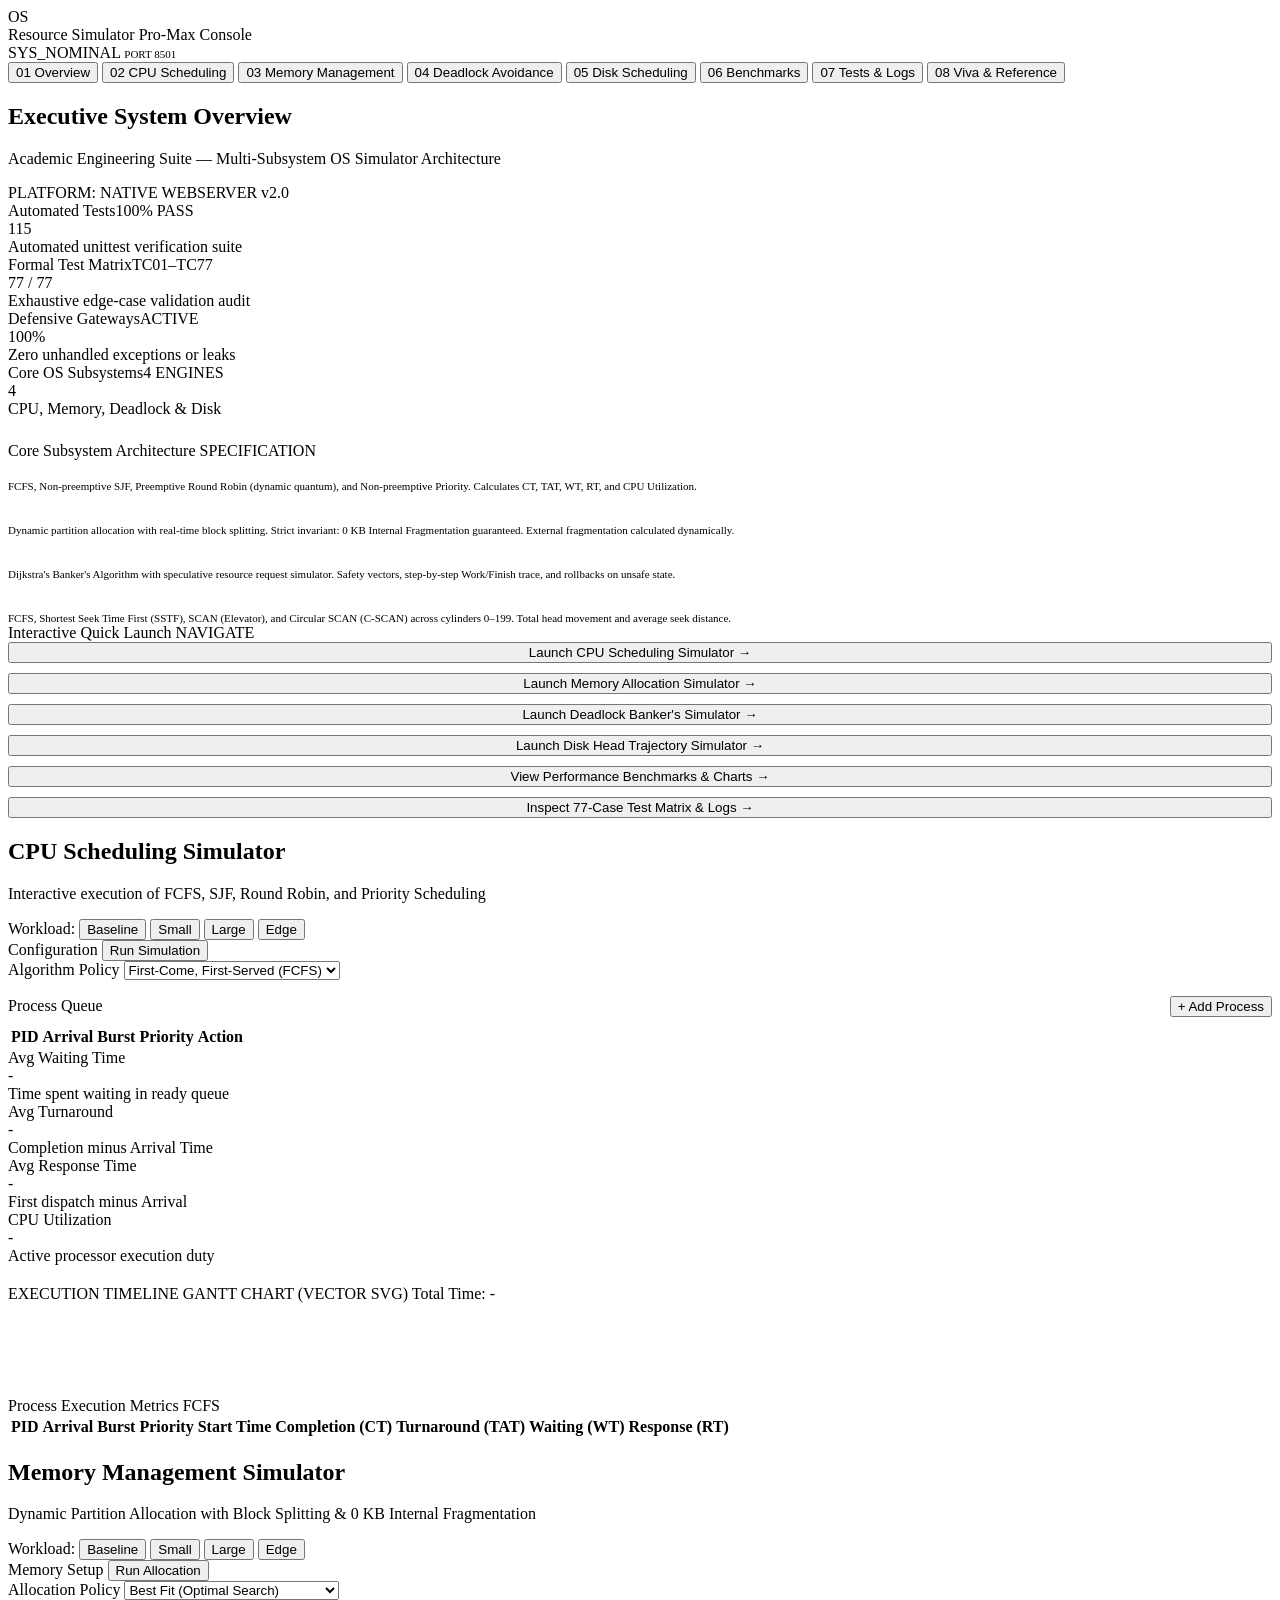
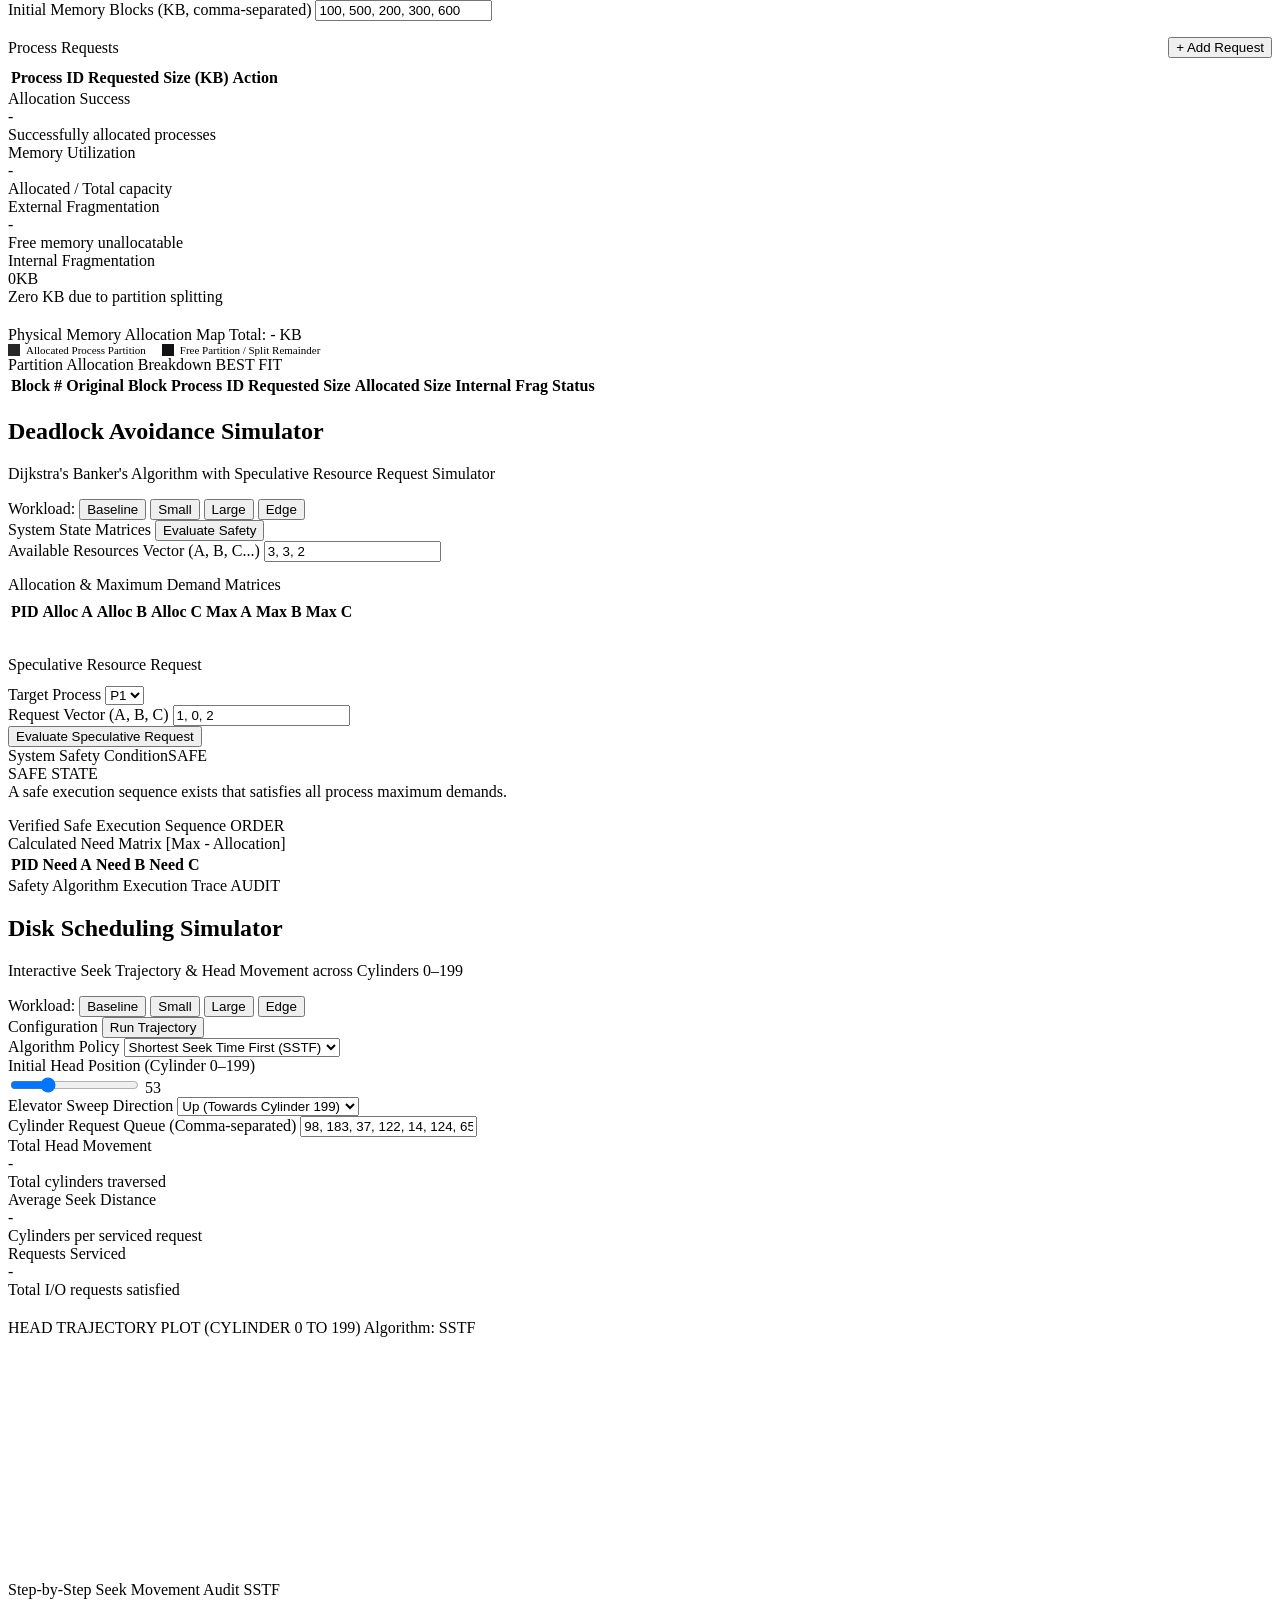
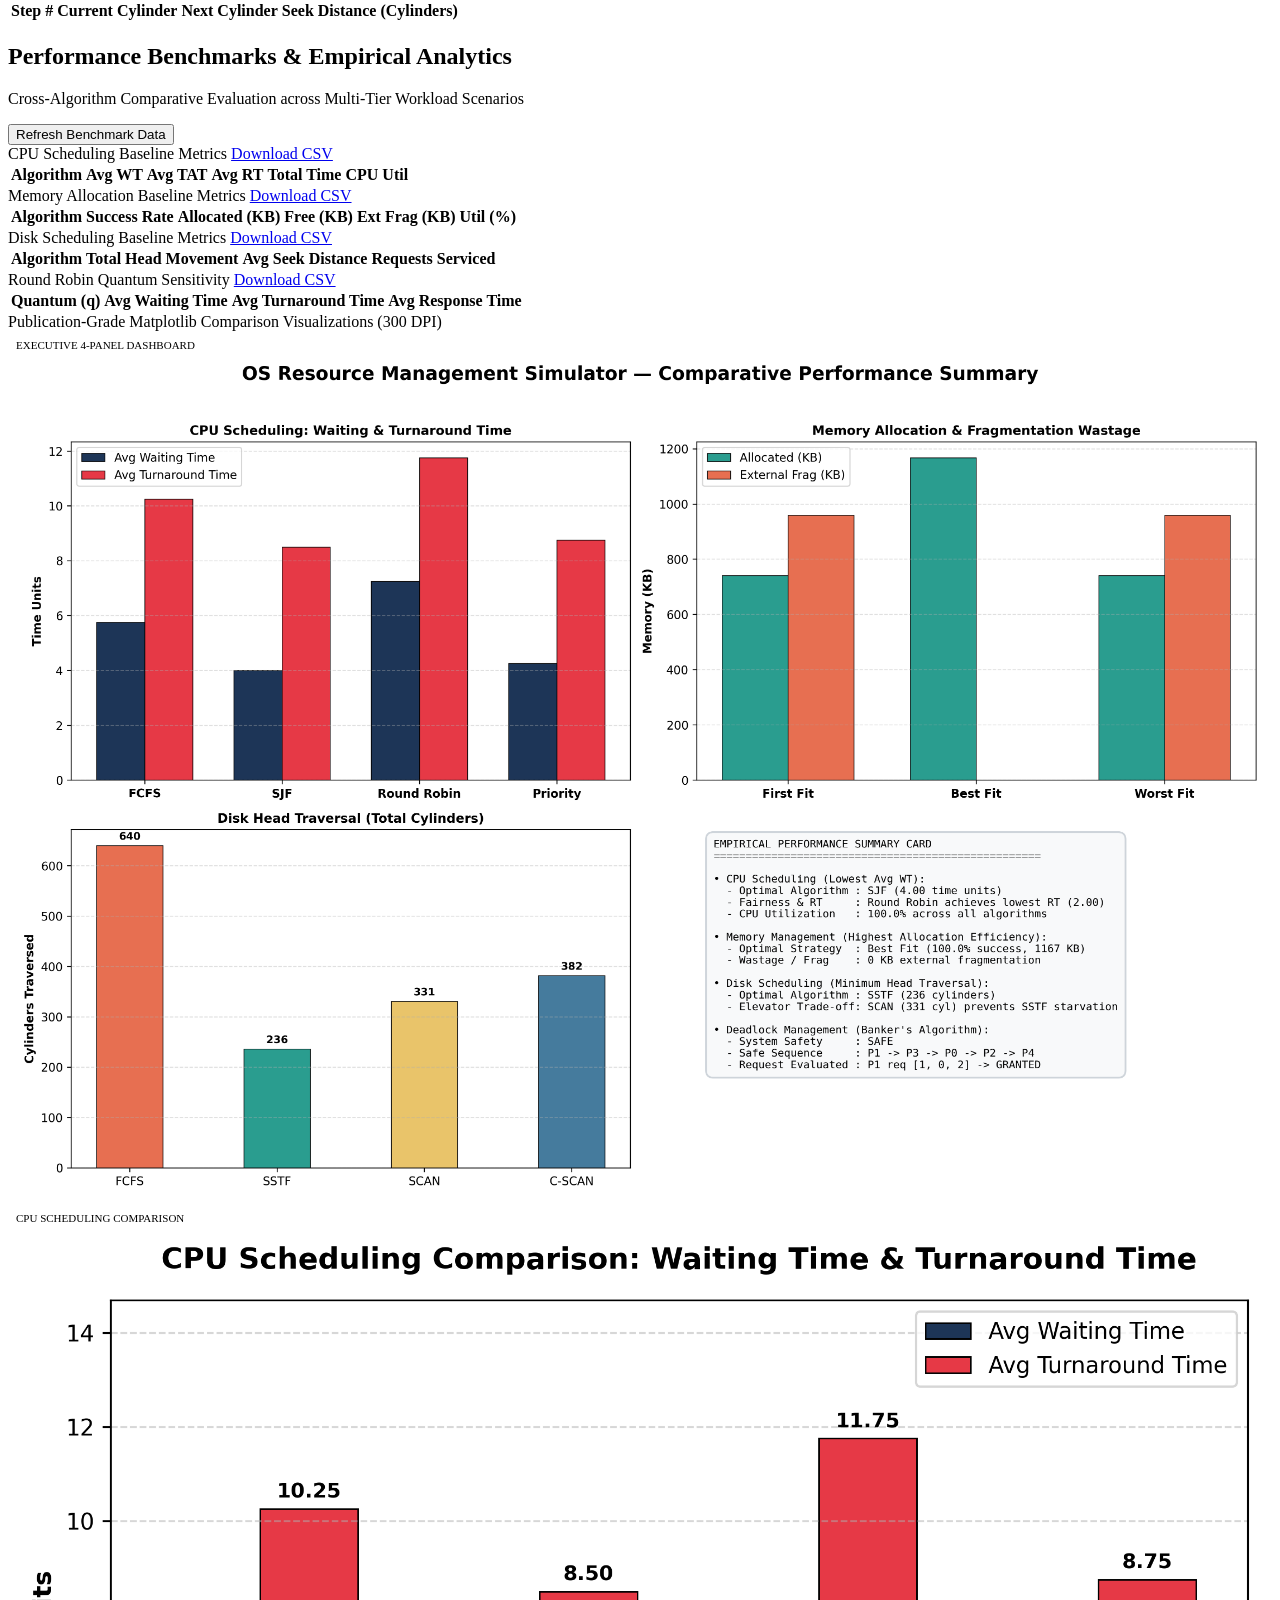
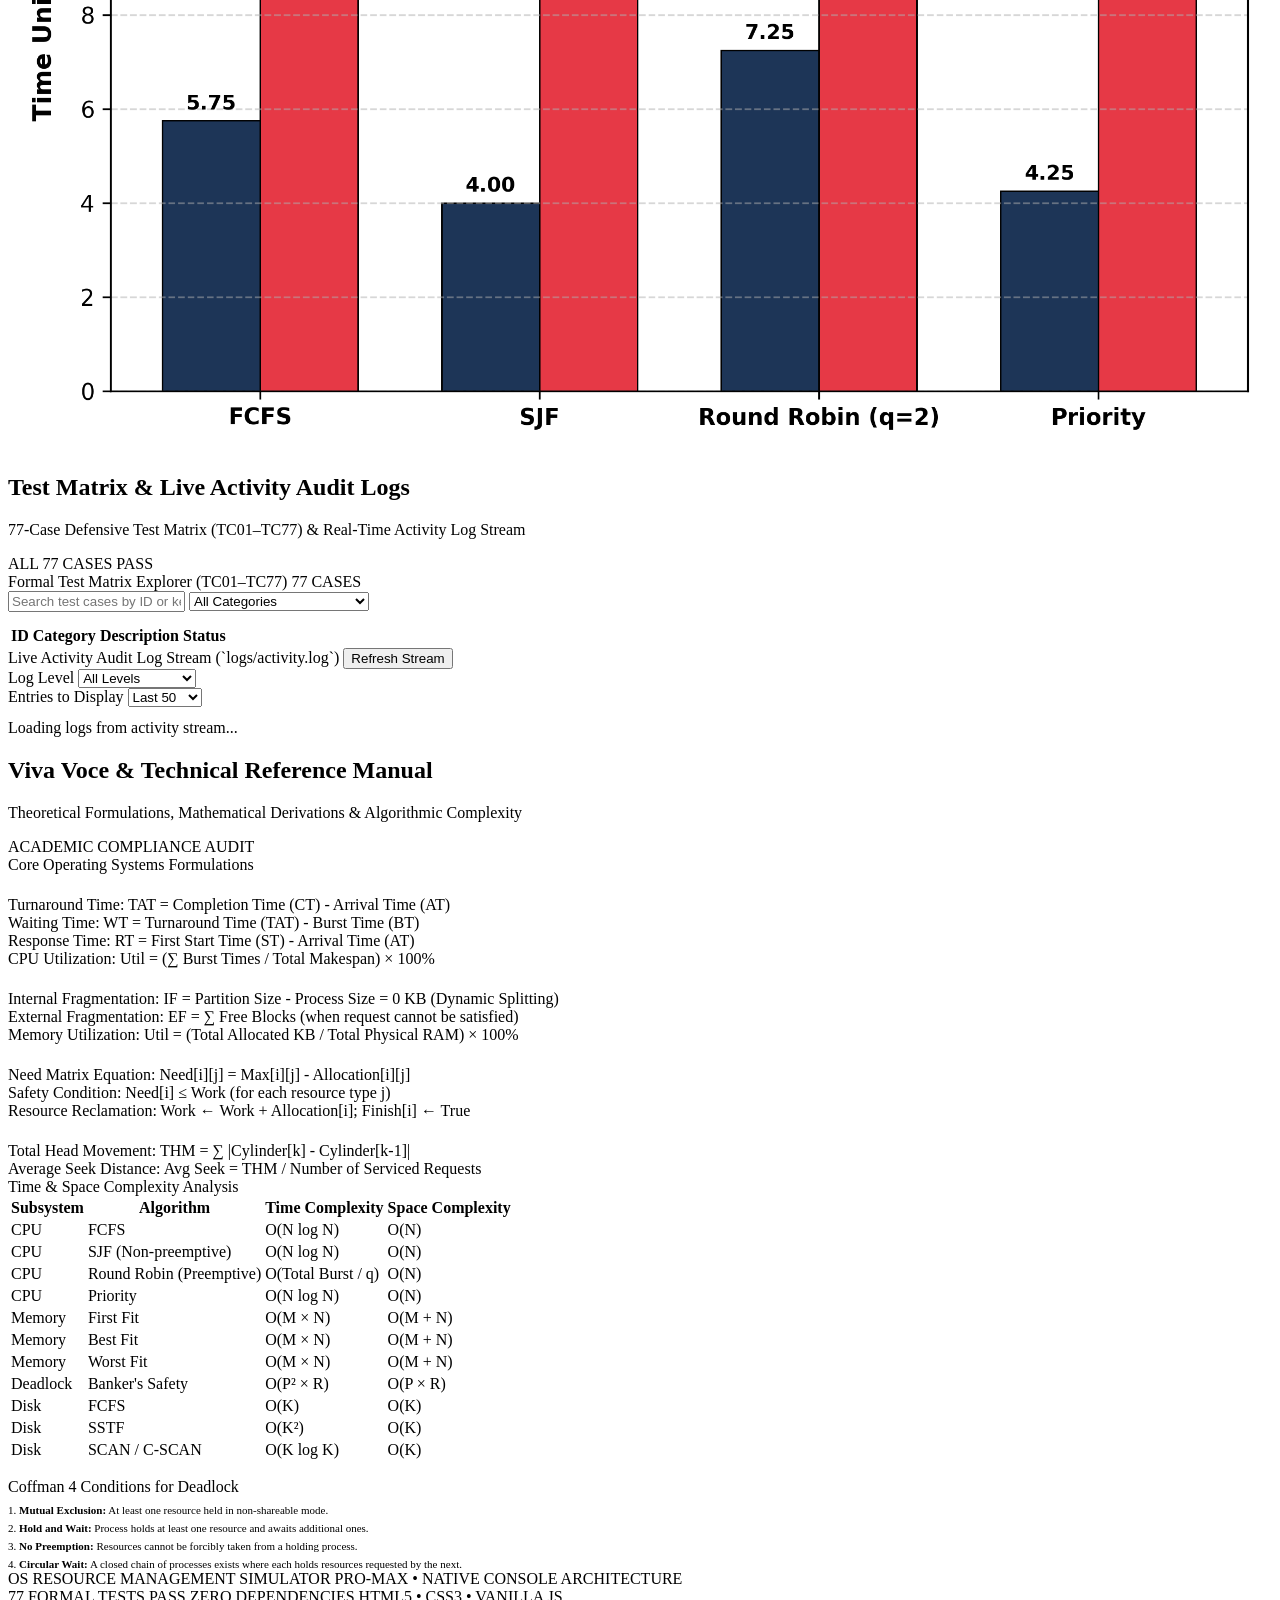
==== web/index.html @ 9f795099 "feat(ui): replace Streamlit with native Black and White HTML/CSS/JS engineering console and HTTP ser" ====
<!DOCTYPE html>
<html lang="en">
<head>
  <meta charset="UTF-8">
  <meta name="viewport" content="width=device-width, initial-scale=1.0">
  <title>OS Resource Management Simulator Pro-Max</title>
  <link rel="stylesheet" href="/styles.css">
</head>
<body>
  <div class="app-wrapper">
    <!-- TOP NAVIGATION BAR -->
    <header class="top-nav">
      <div class="nav-brand-bar">
        <div class="brand-left">
          <div class="brand-icon">OS</div>
          <div>
            <span class="brand-title">Resource Simulator</span>
            <span class="brand-subtitle">Pro-Max Console</span>
          </div>
        </div>
        <div class="brand-meta">
          <span class="status-pill">
            <span class="status-dot"></span>
            SYS_NOMINAL
          </span>
          <span style="color: var(--text-muted); font-size: 11px;">PORT 8501</span>
        </div>
      </div>

      <nav class="nav-tabs-bar">
        <button class="nav-tab-btn active" data-tab="tab-overview">
          <span class="tab-num">01</span> Overview
        </button>
        <button class="nav-tab-btn" data-tab="tab-cpu">
          <span class="tab-num">02</span> CPU Scheduling
        </button>
        <button class="nav-tab-btn" data-tab="tab-memory">
          <span class="tab-num">03</span> Memory Management
        </button>
        <button class="nav-tab-btn" data-tab="tab-deadlock">
          <span class="tab-num">04</span> Deadlock Avoidance
        </button>
        <button class="nav-tab-btn" data-tab="tab-disk">
          <span class="tab-num">05</span> Disk Scheduling
        </button>
        <button class="nav-tab-btn" data-tab="tab-benchmarks">
          <span class="tab-num">06</span> Benchmarks
        </button>
        <button class="nav-tab-btn" data-tab="tab-tests">
          <span class="tab-num">07</span> Tests &amp; Logs
        </button>
        <button class="nav-tab-btn" data-tab="tab-viva">
          <span class="tab-num">08</span> Viva &amp; Reference
        </button>
      </nav>
    </header>

    <!-- MAIN WORKSPACE -->
    <main class="main-content">

      <!-- ================================================================= -->
      <!-- TAB 1: EXECUTIVE OVERVIEW                                        -->
      <!-- ================================================================= -->
      <section id="tab-overview" class="view-section active">
        <div class="section-header">
          <div class="section-title-wrap">
            <h1>Executive System Overview</h1>
            <p class="section-desc">Academic Engineering Suite — Multi-Subsystem OS Simulator Architecture</p>
          </div>
          <div class="status-pill">
            <span>PLATFORM: NATIVE WEBSERVER v2.0</span>
          </div>
        </div>

        <div class="grid-4" style="margin-bottom: 24px;">
          <div class="kpi-card">
            <div class="kpi-label"><span>Automated Tests</span><span class="badge badge-white">100% PASS</span></div>
            <div class="kpi-value">115</div>
            <div class="kpi-footer">Automated unittest verification suite</div>
          </div>
          <div class="kpi-card">
            <div class="kpi-label"><span>Formal Test Matrix</span><span class="badge badge-outline">TC01–TC77</span></div>
            <div class="kpi-value">77 / 77</div>
            <div class="kpi-footer">Exhaustive edge-case validation audit</div>
          </div>
          <div class="kpi-card">
            <div class="kpi-label"><span>Defensive Gateways</span><span class="badge badge-white">ACTIVE</span></div>
            <div class="kpi-value">100<span class="kpi-unit">%</span></div>
            <div class="kpi-footer">Zero unhandled exceptions or leaks</div>
          </div>
          <div class="kpi-card">
            <div class="kpi-label"><span>Core OS Subsystems</span><span class="badge badge-outline">4 ENGINES</span></div>
            <div class="kpi-value">4</div>
            <div class="kpi-footer">CPU, Memory, Deadlock &amp; Disk</div>
          </div>
        </div>

        <div class="grid-2">
          <div class="card">
            <div class="card-header">
              <span class="card-title">Core Subsystem Architecture</span>
              <span class="badge badge-muted">SPECIFICATION</span>
            </div>
            <div style="display: flex; flex-direction: column; gap: 12px;">
              <div class="step-card">
                <div style="font-weight: 700; color: #ffffff; margin-bottom: 2px;">1. CPU Scheduling Engine</div>
                <div style="color: var(--text-secondary); font-size: 11px;">FCFS, Non-preemptive SJF, Preemptive Round Robin (dynamic quantum), and Non-preemptive Priority. Calculates CT, TAT, WT, RT, and CPU Utilization.</div>
              </div>
              <div class="step-card">
                <div style="font-weight: 700; color: #ffffff; margin-bottom: 2px;">2. Memory Management Subsystem</div>
                <div style="color: var(--text-secondary); font-size: 11px;">Dynamic partition allocation with real-time block splitting. Strict invariant: 0 KB Internal Fragmentation guaranteed. External fragmentation calculated dynamically.</div>
              </div>
              <div class="step-card">
                <div style="font-weight: 700; color: #ffffff; margin-bottom: 2px;">3. Deadlock Avoidance Engine</div>
                <div style="color: var(--text-secondary); font-size: 11px;">Dijkstra's Banker's Algorithm with speculative resource request simulator. Safety vectors, step-by-step Work/Finish trace, and rollbacks on unsafe state.</div>
              </div>
              <div class="step-card">
                <div style="font-weight: 700; color: #ffffff; margin-bottom: 2px;">4. Disk Scheduling Engine</div>
                <div style="color: var(--text-secondary); font-size: 11px;">FCFS, Shortest Seek Time First (SSTF), SCAN (Elevator), and Circular SCAN (C-SCAN) across cylinders 0–199. Total head movement and average seek distance.</div>
              </div>
            </div>
          </div>

          <div class="card">
            <div class="card-header">
              <span class="card-title">Interactive Quick Launch</span>
              <span class="badge badge-muted">NAVIGATE</span>
            </div>
            <div style="display: flex; flex-direction: column; gap: 10px;">
              <button class="btn btn-secondary" style="justify-content: space-between;" onclick="app.switchTab('tab-cpu')">
                <span>Launch CPU Scheduling Simulator</span>
                <span>&rarr;</span>
              </button>
              <button class="btn btn-secondary" style="justify-content: space-between;" onclick="app.switchTab('tab-memory')">
                <span>Launch Memory Allocation Simulator</span>
                <span>&rarr;</span>
              </button>
              <button class="btn btn-secondary" style="justify-content: space-between;" onclick="app.switchTab('tab-deadlock')">
                <span>Launch Deadlock Banker's Simulator</span>
                <span>&rarr;</span>
              </button>
              <button class="btn btn-secondary" style="justify-content: space-between;" onclick="app.switchTab('tab-disk')">
                <span>Launch Disk Head Trajectory Simulator</span>
                <span>&rarr;</span>
              </button>
              <button class="btn btn-secondary" style="justify-content: space-between;" onclick="app.switchTab('tab-benchmarks')">
                <span>View Performance Benchmarks &amp; Charts</span>
                <span>&rarr;</span>
              </button>
              <button class="btn btn-secondary" style="justify-content: space-between;" onclick="app.switchTab('tab-tests')">
                <span>Inspect 77-Case Test Matrix &amp; Logs</span>
                <span>&rarr;</span>
              </button>
            </div>
          </div>
        </div>
      </section>

      <!-- ================================================================= -->
      <!-- TAB 2: CPU SCHEDULING                                            -->
      <!-- ================================================================= -->
      <section id="tab-cpu" class="view-section">
        <div class="section-header">
          <div class="section-title-wrap">
            <h1>CPU Scheduling Simulator</h1>
            <p class="section-desc">Interactive execution of FCFS, SJF, Round Robin, and Priority Scheduling</p>
          </div>
          <div class="preset-toolbar">
            <span class="preset-label">Workload:</span>
            <button class="preset-btn active" onclick="app.loadPreset('cpu', 'normal')">Baseline</button>
            <button class="preset-btn" onclick="app.loadPreset('cpu', 'small')">Small</button>
            <button class="preset-btn" onclick="app.loadPreset('cpu', 'large')">Large</button>
            <button class="preset-btn" onclick="app.loadPreset('cpu', 'edge')">Edge</button>
          </div>
        </div>

        <div class="grid-1-2">
          <!-- Configuration & Process Table -->
          <div class="card">
            <div class="card-header">
              <span class="card-title">Configuration</span>
              <button class="btn btn-primary btn-sm" id="btn-run-cpu" onclick="app.runCpu()">Run Simulation</button>
            </div>

            <div class="form-group">
              <label class="form-label">Algorithm Policy</label>
              <select id="cpu-algo" class="form-control" onchange="app.onCpuAlgoChange()">
                <option value="fcfs">First-Come, First-Served (FCFS)</option>
                <option value="sjf">Shortest Job First (SJF)</option>
                <option value="rr">Round Robin (RR)</option>
                <option value="priority">Priority Scheduling</option>
                <option value="all">Compare All 4 Algorithms</option>
              </select>
            </div>

            <div class="form-group" id="cpu-quantum-group" style="display: none;">
              <label class="form-label">Time Quantum (RR)</label>
              <div class="range-wrap">
                <input type="range" id="cpu-quantum-slider" class="range-slider" min="1" max="10" value="2" oninput="app.onQuantumChange(this.value)">
                <span id="cpu-quantum-val" class="range-val">2</span>
              </div>
            </div>

            <div style="display: flex; justify-content: space-between; align-items: center; margin-bottom: 8px; margin-top: 16px;">
              <span class="form-label" style="margin-bottom: 0;">Process Queue</span>
              <button class="btn btn-secondary btn-sm" onclick="app.addCpuProcessRow()">+ Add Process</button>
            </div>

            <div class="table-wrap">
              <table class="data-table" id="table-cpu-input">
                <thead>
                  <tr>
                    <th>PID</th>
                    <th>Arrival</th>
                    <th>Burst</th>
                    <th>Priority</th>
                    <th>Action</th>
                  </tr>
                </thead>
                <tbody id="cpu-processes-body">
                  <!-- Injected via JS -->
                </tbody>
              </table>
            </div>
          </div>

          <!-- Execution Output, Gantt & Metrics -->
          <div>
            <!-- Metrics Summary Cards -->
            <div class="grid-4" id="cpu-metrics-container" style="margin-bottom: 20px;">
              <div class="kpi-card">
                <div class="kpi-label">Avg Waiting Time</div>
                <div class="kpi-value" id="kpi-cpu-wt">-</div>
                <div class="kpi-footer">Time spent waiting in ready queue</div>
              </div>
              <div class="kpi-card">
                <div class="kpi-label">Avg Turnaround</div>
                <div class="kpi-value" id="kpi-cpu-tat">-</div>
                <div class="kpi-footer">Completion minus Arrival Time</div>
              </div>
              <div class="kpi-card">
                <div class="kpi-label">Avg Response Time</div>
                <div class="kpi-value" id="kpi-cpu-rt">-</div>
                <div class="kpi-footer">First dispatch minus Arrival</div>
              </div>
              <div class="kpi-card">
                <div class="kpi-label">CPU Utilization</div>
                <div class="kpi-value" id="kpi-cpu-util">-</div>
                <div class="kpi-footer">Active processor execution duty</div>
              </div>
            </div>

            <!-- Gantt Chart Container -->
            <div class="viz-container">
              <div class="viz-header">
                <span>EXECUTION TIMELINE GANTT CHART (VECTOR SVG)</span>
                <span id="cpu-gantt-total-time">Total Time: -</span>
              </div>
              <div id="cpu-gantt-svg-wrap" style="width: 100%; overflow-x: auto;">
                <svg id="cpu-gantt-svg" class="svg-chart" height="90"></svg>
              </div>
            </div>

            <!-- Detailed Process Metrics Table -->
            <div class="card" id="cpu-details-card">
              <div class="card-header">
                <span class="card-title">Process Execution Metrics</span>
                <span class="badge badge-muted" id="cpu-algo-badge">FCFS</span>
              </div>
              <div class="table-wrap">
                <table class="data-table" id="cpu-results-table">
                  <thead>
                    <tr>
                      <th>PID</th>
                      <th class="num">Arrival</th>
                      <th class="num">Burst</th>
                      <th class="num">Priority</th>
                      <th class="num">Start Time</th>
                      <th class="num">Completion (CT)</th>
                      <th class="num">Turnaround (TAT)</th>
                      <th class="num">Waiting (WT)</th>
                      <th class="num">Response (RT)</th>
                    </tr>
                  </thead>
                  <tbody id="cpu-results-body">
                    <!-- Injected via JS -->
                  </tbody>
                </table>
              </div>
            </div>

            <!-- Cross-Algorithm Comparison Table (Shown when 'all' is selected) -->
            <div class="card" id="cpu-comparison-card" style="display: none;">
              <div class="card-header">
                <span class="card-title">Cross-Algorithm Benchmark Comparison</span>
                <span class="badge badge-white">4 ALGORITHMS</span>
              </div>
              <div class="table-wrap">
                <table class="data-table">
                  <thead>
                    <tr>
                      <th>Algorithm</th>
                      <th class="num">Avg Waiting Time</th>
                      <th class="num">Avg Turnaround Time</th>
                      <th class="num">Avg Response Time</th>
                      <th class="num">Total Time</th>
                      <th class="num">CPU Utilization</th>
                    </tr>
                  </thead>
                  <tbody id="cpu-comparison-body">
                    <!-- Injected via JS -->
                  </tbody>
                </table>
              </div>
            </div>
          </div>
        </div>
      </section>

      <!-- ================================================================= -->
      <!-- TAB 3: MEMORY MANAGEMENT                                         -->
      <!-- ================================================================= -->
      <section id="tab-memory" class="view-section">
        <div class="section-header">
          <div class="section-title-wrap">
            <h1>Memory Management Simulator</h1>
            <p class="section-desc">Dynamic Partition Allocation with Block Splitting &amp; 0 KB Internal Fragmentation</p>
          </div>
          <div class="preset-toolbar">
            <span class="preset-label">Workload:</span>
            <button class="preset-btn active" onclick="app.loadPreset('memory', 'normal')">Baseline</button>
            <button class="preset-btn" onclick="app.loadPreset('memory', 'small')">Small</button>
            <button class="preset-btn" onclick="app.loadPreset('memory', 'large')">Large</button>
            <button class="preset-btn" onclick="app.loadPreset('memory', 'edge')">Edge</button>
          </div>
        </div>

        <div class="grid-1-2">
          <!-- Configuration -->
          <div class="card">
            <div class="card-header">
              <span class="card-title">Memory Setup</span>
              <button class="btn btn-primary btn-sm" id="btn-run-memory" onclick="app.runMemory()">Run Allocation</button>
            </div>

            <div class="form-group">
              <label class="form-label">Allocation Policy</label>
              <select id="mem-algo" class="form-control">
                <option value="best_fit">Best Fit (Optimal Search)</option>
                <option value="first_fit">First Fit (Sequential Search)</option>
                <option value="worst_fit">Worst Fit (Largest Block Search)</option>
                <option value="all">Compare All 3 Policies</option>
              </select>
            </div>

            <div class="form-group">
              <label class="form-label">Initial Memory Blocks (KB, comma-separated)</label>
              <input type="text" id="mem-blocks-input" class="form-control" value="100, 500, 200, 300, 600">
            </div>

            <div style="display: flex; justify-content: space-between; align-items: center; margin-bottom: 8px; margin-top: 16px;">
              <span class="form-label" style="margin-bottom: 0;">Process Requests</span>
              <button class="btn btn-secondary btn-sm" onclick="app.addMemoryReqRow()">+ Add Request</button>
            </div>

            <div class="table-wrap">
              <table class="data-table">
                <thead>
                  <tr>
                    <th>Process ID</th>
                    <th>Requested Size (KB)</th>
                    <th>Action</th>
                  </tr>
                </thead>
                <tbody id="mem-requests-body">
                  <!-- Injected via JS -->
                </tbody>
              </table>
            </div>
          </div>

          <!-- Memory Output & Visualizer -->
          <div>
            <div class="grid-4" style="margin-bottom: 20px;">
              <div class="kpi-card">
                <div class="kpi-label">Allocation Success</div>
                <div class="kpi-value" id="kpi-mem-success">-</div>
                <div class="kpi-footer">Successfully allocated processes</div>
              </div>
              <div class="kpi-card">
                <div class="kpi-label">Memory Utilization</div>
                <div class="kpi-value" id="kpi-mem-util">-</div>
                <div class="kpi-footer">Allocated / Total capacity</div>
              </div>
              <div class="kpi-card">
                <div class="kpi-label">External Fragmentation</div>
                <div class="kpi-value" id="kpi-mem-extfrag">-</div>
                <div class="kpi-footer">Free memory unallocatable</div>
              </div>
              <div class="kpi-card">
                <div class="kpi-label">Internal Fragmentation</div>
                <div class="kpi-value" id="kpi-mem-intfrag">0<span class="kpi-unit">KB</span></div>
                <div class="kpi-footer">Zero KB due to partition splitting</div>
              </div>
            </div>

            <!-- Proportional Memory Map -->
            <div class="card">
              <div class="card-header">
                <span class="card-title">Physical Memory Allocation Map</span>
                <span class="badge badge-muted" id="mem-total-capacity">Total: - KB</span>
              </div>
              <div id="memory-map-bar" class="memory-bar-container">
                <!-- Dynamically generated memory blocks -->
              </div>
              <div style="display: flex; gap: 16px; font-size: 11px; font-family: var(--font-mono); color: var(--text-secondary);">
                <div style="display: flex; align-items: center; gap: 6px;">
                  <span style="width: 12px; height: 12px; background-color: #27272a; border: 1px solid var(--border-medium); display: inline-block;"></span>
                  <span>Allocated Process Partition</span>
                </div>
                <div style="display: flex; align-items: center; gap: 6px;">
                  <span style="width: 12px; height: 12px; background-color: #121215; border: 1px solid var(--border-medium); display: inline-block;"></span>
                  <span>Free Partition / Split Remainder</span>
                </div>
              </div>
            </div>

            <!-- Allocation Table -->
            <div class="card" id="mem-allocations-card">
              <div class="card-header">
                <span class="card-title">Partition Allocation Breakdown</span>
                <span class="badge badge-white" id="mem-algo-badge">BEST FIT</span>
              </div>
              <div class="table-wrap">
                <table class="data-table">
                  <thead>
                    <tr>
                      <th>Block #</th>
                      <th class="num">Original Block</th>
                      <th>Process ID</th>
                      <th class="num">Requested Size</th>
                      <th class="num">Allocated Size</th>
                      <th class="num">Internal Frag</th>
                      <th>Status</th>
                    </tr>
                  </thead>
                  <tbody id="mem-allocations-body">
                    <!-- Injected via JS -->
                  </tbody>
                </table>
              </div>
            </div>

            <!-- Memory Comparison Table -->
            <div class="card" id="mem-comparison-card" style="display: none;">
              <div class="card-header">
                <span class="card-title">Memory Allocation Policy Comparison</span>
                <span class="badge badge-white">3 STRATEGIES</span>
              </div>
              <div class="table-wrap">
                <table class="data-table">
                  <thead>
                    <tr>
                      <th>Algorithm</th>
                      <th class="num">Success Rate</th>
                      <th class="num">Allocated (KB)</th>
                      <th class="num">Free (KB)</th>
                      <th class="num">External Frag (KB)</th>
                      <th class="num">Utilization</th>
                    </tr>
                  </thead>
                  <tbody id="mem-comparison-body">
                    <!-- Injected via JS -->
                  </tbody>
                </table>
              </div>
            </div>
          </div>
        </div>
      </section>

      <!-- ================================================================= -->
      <!-- TAB 4: DEADLOCK AVOIDANCE (BANKER'S)                             -->
      <!-- ================================================================= -->
      <section id="tab-deadlock" class="view-section">
        <div class="section-header">
          <div class="section-title-wrap">
            <h1>Deadlock Avoidance Simulator</h1>
            <p class="section-desc">Dijkstra's Banker's Algorithm with Speculative Resource Request Simulator</p>
          </div>
          <div class="preset-toolbar">
            <span class="preset-label">Workload:</span>
            <button class="preset-btn active" onclick="app.loadPreset('deadlock', 'normal')">Baseline</button>
            <button class="preset-btn" onclick="app.loadPreset('deadlock', 'small')">Small</button>
            <button class="preset-btn" onclick="app.loadPreset('deadlock', 'large')">Large</button>
            <button class="preset-btn" onclick="app.loadPreset('deadlock', 'edge')">Edge</button>
          </div>
        </div>

        <div class="grid-2">
          <!-- Matrices Input Panel -->
          <div class="card">
            <div class="card-header">
              <span class="card-title">System State Matrices</span>
              <button class="btn btn-primary btn-sm" onclick="app.runDeadlock()">Evaluate Safety</button>
            </div>

            <div class="form-group">
              <label class="form-label">Available Resources Vector (A, B, C...)</label>
              <input type="text" id="dl-avail-input" class="form-control" value="3, 3, 2">
            </div>

            <div style="margin-top: 14px; margin-bottom: 6px;">
              <span class="form-label">Allocation &amp; Maximum Demand Matrices</span>
            </div>

            <div class="table-wrap">
              <table class="data-table" id="dl-matrix-table">
                <thead>
                  <tr>
                    <th>PID</th>
                    <th>Alloc A</th>
                    <th>Alloc B</th>
                    <th>Alloc C</th>
                    <th>Max A</th>
                    <th>Max B</th>
                    <th>Max C</th>
                  </tr>
                </thead>
                <tbody id="dl-matrix-body">
                  <!-- Injected via JS -->
                </tbody>
              </table>
            </div>

            <!-- Dynamic Resource Request Simulator -->
            <div style="border-top: 1px solid var(--border-light); padding-top: 16px; margin-top: 16px;">
              <span class="card-title" style="margin-bottom: 12px; display: block;">Speculative Resource Request</span>
              <div class="grid-2">
                <div class="form-group">
                  <label class="form-label">Target Process</label>
                  <select id="dl-req-pid" class="form-control">
                    <option value="P0">P0</option>
                    <option value="P1" selected>P1</option>
                    <option value="P2">P2</option>
                    <option value="P3">P3</option>
                    <option value="P4">P4</option>
                  </select>
                </div>
                <div class="form-group">
                  <label class="form-label">Request Vector (A, B, C)</label>
                  <input type="text" id="dl-req-vector" class="form-control" value="1, 0, 2">
                </div>
              </div>
              <button class="btn btn-secondary btn-sm" onclick="app.runDeadlockRequest()">Evaluate Speculative Request</button>
            </div>
          </div>

          <!-- Evaluation Results & Safety Sequence -->
          <div>
            <div class="kpi-card" style="margin-bottom: 16px;">
              <div class="kpi-label"><span>System Safety Condition</span><span id="dl-status-badge" class="badge badge-white">SAFE</span></div>
              <div class="kpi-value" id="dl-status-val">SAFE STATE</div>
              <div class="kpi-footer" id="dl-status-desc">A safe execution sequence exists that satisfies all process maximum demands.</div>
            </div>

            <!-- Safe Sequence Visualizer -->
            <div class="card">
              <div class="card-header">
                <span class="card-title">Verified Safe Execution Sequence</span>
                <span class="badge badge-outline">ORDER</span>
              </div>
              <div id="dl-sequence-flow" class="sequence-flow">
                <!-- Dynamically populated sequence pills -->
              </div>
            </div>

            <!-- Calculated Need Matrix -->
            <div class="card">
              <div class="card-header">
                <span class="card-title">Calculated Need Matrix [Max - Allocation]</span>
              </div>
              <div class="table-wrap">
                <table class="data-table">
                  <thead>
                    <tr>
                      <th>PID</th>
                      <th class="num">Need A</th>
                      <th class="num">Need B</th>
                      <th class="num">Need C</th>
                    </tr>
                  </thead>
                  <tbody id="dl-need-body">
                    <!-- Injected via JS -->
                  </tbody>
                </table>
              </div>
            </div>

            <!-- Request Evaluation Outcome Card -->
            <div class="card" id="dl-request-outcome-card" style="display: none;">
              <div class="card-header">
                <span class="card-title">Speculative Request Evaluation Outcome</span>
                <span id="dl-req-decision-badge" class="badge badge-white">GRANTED</span>
              </div>
              <p id="dl-req-detail-msg" style="font-family: var(--font-mono); font-size: 12px; margin-bottom: 12px; color: var(--text-secondary);"></p>
              <div id="dl-req-post-seq" class="sequence-flow" style="margin-bottom: 0;"></div>
            </div>

            <!-- Step-by-Step Work/Finish Vector Trace -->
            <div class="card">
              <div class="card-header">
                <span class="card-title">Safety Algorithm Execution Trace</span>
                <span class="badge badge-muted">AUDIT</span>
              </div>
              <div id="dl-steps-container">
                <!-- Dynamically populated steps -->
              </div>
            </div>
          </div>
        </div>
      </section>

      <!-- ================================================================= -->
      <!-- TAB 5: DISK SCHEDULING                                           -->
      <!-- ================================================================= -->
      <section id="tab-disk" class="view-section">
        <div class="section-header">
          <div class="section-title-wrap">
            <h1>Disk Scheduling Simulator</h1>
            <p class="section-desc">Interactive Seek Trajectory &amp; Head Movement across Cylinders 0–199</p>
          </div>
          <div class="preset-toolbar">
            <span class="preset-label">Workload:</span>
            <button class="preset-btn active" onclick="app.loadPreset('disk', 'normal')">Baseline</button>
            <button class="preset-btn" onclick="app.loadPreset('disk', 'small')">Small</button>
            <button class="preset-btn" onclick="app.loadPreset('disk', 'large')">Large</button>
            <button class="preset-btn" onclick="app.loadPreset('disk', 'edge')">Edge</button>
          </div>
        </div>

        <div class="grid-1-2">
          <!-- Configuration -->
          <div class="card">
            <div class="card-header">
              <span class="card-title">Configuration</span>
              <button class="btn btn-primary btn-sm" id="btn-run-disk" onclick="app.runDisk()">Run Trajectory</button>
            </div>

            <div class="form-group">
              <label class="form-label">Algorithm Policy</label>
              <select id="disk-algo" class="form-control">
                <option value="sstf">Shortest Seek Time First (SSTF)</option>
                <option value="fcfs">First-Come, First-Served (FCFS)</option>
                <option value="scan">SCAN (Elevator)</option>
                <option value="cscan">C-SCAN (Circular SCAN)</option>
                <option value="all">Compare All 4 Algorithms</option>
              </select>
            </div>

            <div class="form-group">
              <label class="form-label">Initial Head Position (Cylinder 0–199)</label>
              <div class="range-wrap">
                <input type="range" id="disk-head-slider" class="range-slider" min="0" max="199" value="53" oninput="app.onDiskHeadChange(this.value)">
                <span id="disk-head-val" class="range-val">53</span>
              </div>
            </div>

            <div class="form-group">
              <label class="form-label">Elevator Sweep Direction</label>
              <select id="disk-direction" class="form-control">
                <option value="up">Up (Towards Cylinder 199)</option>
                <option value="down">Down (Towards Cylinder 0)</option>
              </select>
            </div>

            <div class="form-group">
              <label class="form-label">Cylinder Request Queue (Comma-separated)</label>
              <input type="text" id="disk-requests-input" class="form-control" value="98, 183, 37, 122, 14, 124, 65, 67">
            </div>
          </div>

          <!-- Trajectory Plot & Metrics -->
          <div>
            <div class="grid-3" style="margin-bottom: 20px;">
              <div class="kpi-card">
                <div class="kpi-label">Total Head Movement</div>
                <div class="kpi-value" id="kpi-disk-thm">-</div>
                <div class="kpi-footer">Total cylinders traversed</div>
              </div>
              <div class="kpi-card">
                <div class="kpi-label">Average Seek Distance</div>
                <div class="kpi-value" id="kpi-disk-avg">-</div>
                <div class="kpi-footer">Cylinders per serviced request</div>
              </div>
              <div class="kpi-card">
                <div class="kpi-label">Requests Serviced</div>
                <div class="kpi-value" id="kpi-disk-serviced">-</div>
                <div class="kpi-footer">Total I/O requests satisfied</div>
              </div>
            </div>

            <!-- SVG Seek Trajectory Plot -->
            <div class="viz-container">
              <div class="viz-header">
                <span>HEAD TRAJECTORY PLOT (CYLINDER 0 TO 199)</span>
                <span id="disk-plot-algo-label">Algorithm: SSTF</span>
              </div>
              <div style="width: 100%; overflow-x: auto;">
                <svg id="disk-trajectory-svg" class="svg-chart" height="240"></svg>
              </div>
            </div>

            <!-- Step by Step Movement Table -->
            <div class="card" id="disk-steps-card">
              <div class="card-header">
                <span class="card-title">Step-by-Step Seek Movement Audit</span>
                <span class="badge badge-white" id="disk-algo-badge">SSTF</span>
              </div>
              <div class="table-wrap">
                <table class="data-table">
                  <thead>
                    <tr>
                      <th>Step #</th>
                      <th class="num">Current Cylinder</th>
                      <th class="num">Next Cylinder</th>
                      <th class="num">Seek Distance (Cylinders)</th>
                    </tr>
                  </thead>
                  <tbody id="disk-steps-body">
                    <!-- Injected via JS -->
                  </tbody>
                </table>
              </div>
            </div>

            <!-- Disk Comparison Table -->
            <div class="card" id="disk-comparison-card" style="display: none;">
              <div class="card-header">
                <span class="card-title">Disk Scheduling Benchmark Comparison</span>
                <span class="badge badge-white">4 POLICIES</span>
              </div>
              <div class="table-wrap">
                <table class="data-table">
                  <thead>
                    <tr>
                      <th>Algorithm</th>
                      <th class="num">Total Head Movement</th>
                      <th class="num">Average Seek Distance</th>
                      <th class="num">Requests Serviced</th>
                    </tr>
                  </thead>
                  <tbody id="disk-comparison-body">
                    <!-- Injected via JS -->
                  </tbody>
                </table>
              </div>
            </div>
          </div>
        </div>
      </section>

      <!-- ================================================================= -->
      <!-- TAB 6: PERFORMANCE BENCHMARKS                                    -->
      <!-- ================================================================= -->
      <section id="tab-benchmarks" class="view-section">
        <div class="section-header">
          <div class="section-title-wrap">
            <h1>Performance Benchmarks &amp; Empirical Analytics</h1>
            <p class="section-desc">Cross-Algorithm Comparative Evaluation across Multi-Tier Workload Scenarios</p>
          </div>
          <button class="btn btn-secondary btn-sm" onclick="app.loadBenchmarks()">Refresh Benchmark Data</button>
        </div>

        <div class="grid-2">
          <!-- CPU Benchmarks Table -->
          <div class="card">
            <div class="card-header">
              <span class="card-title">CPU Scheduling Baseline Metrics</span>
              <a href="/results/cpu_results.csv" download class="btn btn-secondary btn-sm">Download CSV</a>
            </div>
            <div class="table-wrap">
              <table class="data-table" id="bm-cpu-table">
                <thead>
                  <tr>
                    <th>Algorithm</th>
                    <th class="num">Avg WT</th>
                    <th class="num">Avg TAT</th>
                    <th class="num">Avg RT</th>
                    <th class="num">Total Time</th>
                    <th class="num">CPU Util</th>
                  </tr>
                </thead>
                <tbody><!-- Injected via JS --></tbody>
              </table>
            </div>
          </div>

          <!-- Memory Benchmarks Table -->
          <div class="card">
            <div class="card-header">
              <span class="card-title">Memory Allocation Baseline Metrics</span>
              <a href="/results/memory_results.csv" download class="btn btn-secondary btn-sm">Download CSV</a>
            </div>
            <div class="table-wrap">
              <table class="data-table" id="bm-memory-table">
                <thead>
                  <tr>
                    <th>Algorithm</th>
                    <th class="num">Success Rate</th>
                    <th class="num">Allocated (KB)</th>
                    <th class="num">Free (KB)</th>
                    <th class="num">Ext Frag (KB)</th>
                    <th class="num">Util (%)</th>
                  </tr>
                </thead>
                <tbody><!-- Injected via JS --></tbody>
              </table>
            </div>
          </div>

          <!-- Disk Benchmarks Table -->
          <div class="card">
            <div class="card-header">
              <span class="card-title">Disk Scheduling Baseline Metrics</span>
              <a href="/results/disk_results.csv" download class="btn btn-secondary btn-sm">Download CSV</a>
            </div>
            <div class="table-wrap">
              <table class="data-table" id="bm-disk-table">
                <thead>
                  <tr>
                    <th>Algorithm</th>
                    <th class="num">Total Head Movement</th>
                    <th class="num">Avg Seek Distance</th>
                    <th class="num">Requests Serviced</th>
                  </tr>
                </thead>
                <tbody><!-- Injected via JS --></tbody>
              </table>
            </div>
          </div>

          <!-- Round Robin Quantum Sensitivity -->
          <div class="card">
            <div class="card-header">
              <span class="card-title">Round Robin Quantum Sensitivity</span>
              <a href="/results/rr_quantum_sensitivity.csv" download class="btn btn-secondary btn-sm">Download CSV</a>
            </div>
            <div class="table-wrap">
              <table class="data-table" id="bm-rr-table">
                <thead>
                  <tr>
                    <th class="num">Quantum (q)</th>
                    <th class="num">Avg Waiting Time</th>
                    <th class="num">Avg Turnaround Time</th>
                    <th class="num">Avg Response Time</th>
                  </tr>
                </thead>
                <tbody><!-- Injected via JS --></tbody>
              </table>
            </div>
          </div>
        </div>

        <!-- Publication Visualizations Viewer -->
        <div class="card">
          <div class="card-header">
            <span class="card-title">Publication-Grade Matplotlib Comparison Visualizations (300 DPI)</span>
          </div>
          <div class="grid-2">
            <div style="border: 1px solid var(--border-light); padding: 8px;">
              <div style="font-family: var(--font-mono); font-size: 11px; margin-bottom: 6px; color: var(--text-secondary);">EXECUTIVE 4-PANEL DASHBOARD</div>
              <img src="/charts/overall_analysis.png" alt="Overall Analysis" style="width: 100%; height: auto; display: block; border: 1px solid var(--border-medium);">
            </div>
            <div style="border: 1px solid var(--border-light); padding: 8px;">
              <div style="font-family: var(--font-mono); font-size: 11px; margin-bottom: 6px; color: var(--text-secondary);">CPU SCHEDULING COMPARISON</div>
              <img src="/charts/cpu_comparison.png" alt="CPU Comparison" style="width: 100%; height: auto; display: block; border: 1px solid var(--border-medium);">
            </div>
          </div>
        </div>
      </section>

      <!-- ================================================================= -->
      <!-- TAB 7: TEST MATRIX & ACTIVITY LOGS                              -->
      <!-- ================================================================= -->
      <section id="tab-tests" class="view-section">
        <div class="section-header">
          <div class="section-title-wrap">
            <h1>Test Matrix &amp; Live Activity Audit Logs</h1>
            <p class="section-desc">77-Case Defensive Test Matrix (TC01–TC77) &amp; Real-Time Activity Log Stream</p>
          </div>
          <div class="status-pill">
            <span class="status-dot"></span>
            ALL 77 CASES PASS
          </div>
        </div>

        <div class="grid-2">
          <!-- TC01-TC77 Explorer -->
          <div class="card">
            <div class="card-header">
              <span class="card-title">Formal Test Matrix Explorer (TC01–TC77)</span>
              <span class="badge badge-white" id="tests-count-badge">77 CASES</span>
            </div>

            <div class="grid-2" style="margin-bottom: 12px;">
              <input type="text" id="test-search-input" class="form-control" placeholder="Search test cases by ID or keyword..." oninput="app.filterTestCases()">
              <select id="test-cat-filter" class="form-control" onchange="app.filterTestCases()">
                <option value="ALL">All Categories</option>
                <option value="CPU Scheduling">CPU Scheduling</option>
                <option value="Memory Management">Memory Management</option>
                <option value="Deadlock Management">Deadlock Management</option>
                <option value="Disk Scheduling">Disk Scheduling</option>
                <option value="Validation">Validation</option>
                <option value="Invalid Types">Invalid Types</option>
                <option value="Missing Fields">Missing Fields</option>
                <option value="Out of Range">Out of Range</option>
                <option value="Structural Anomalies">Structural Anomalies</option>
                <option value="Concurrency & Duplication">Concurrency &amp; Duplication</option>
                <option value="Zero & Boundary">Zero &amp; Boundary</option>
                <option value="Special Characters">Special Characters</option>
                <option value="Performance & Stress">Performance &amp; Stress</option>
                <option value="Idempotency & Replay">Idempotency &amp; Replay</option>
              </select>
            </div>

            <div class="table-wrap" style="max-height: 520px; overflow-y: auto;">
              <table class="data-table" id="test-cases-table">
                <thead>
                  <tr>
                    <th>ID</th>
                    <th>Category</th>
                    <th>Description</th>
                    <th>Status</th>
                  </tr>
                </thead>
                <tbody id="test-cases-body">
                  <!-- Injected via JS -->
                </tbody>
              </table>
            </div>
          </div>

          <!-- Live Activity Log Streamer -->
          <div class="card">
            <div class="card-header">
              <span class="card-title">Live Activity Audit Log Stream (`logs/activity.log`)</span>
              <button class="btn btn-secondary btn-sm" onclick="app.loadLogs()">Refresh Stream</button>
            </div>

            <div class="grid-2" style="margin-bottom: 12px;">
              <div class="form-group" style="margin-bottom: 0;">
                <label class="form-label">Log Level</label>
                <select id="log-level-filter" class="form-control" onchange="app.loadLogs()">
                  <option value="ALL">All Levels</option>
                  <option value="INFO">INFO Only</option>
                  <option value="WARNING">WARNING Only</option>
                  <option value="ERROR">ERROR Only</option>
                </select>
              </div>
              <div class="form-group" style="margin-bottom: 0;">
                <label class="form-label">Entries to Display</label>
                <select id="log-count-select" class="form-control" onchange="app.loadLogs()">
                  <option value="25">Last 25</option>
                  <option value="50" selected>Last 50</option>
                  <option value="100">Last 100</option>
                  <option value="200">Last 200</option>
                </select>
              </div>
            </div>

            <div class="log-terminal" id="log-terminal-output">
              <div class="log-line">Loading logs from activity stream...</div>
            </div>
          </div>
        </div>
      </section>

      <!-- ================================================================= -->
      <!-- TAB 8: VIVA VOCE & TECHNICAL REFERENCE                           -->
      <!-- ================================================================= -->
      <section id="tab-viva" class="view-section">
        <div class="section-header">
          <div class="section-title-wrap">
            <h1>Viva Voce &amp; Technical Reference Manual</h1>
            <p class="section-desc">Theoretical Formulations, Mathematical Derivations &amp; Algorithmic Complexity</p>
          </div>
          <div class="status-pill">
            <span>ACADEMIC COMPLIANCE AUDIT</span>
          </div>
        </div>

        <div class="grid-2">
          <!-- Mathematical Formulations -->
          <div class="card">
            <div class="card-header">
              <span class="card-title">Core Operating Systems Formulations</span>
            </div>

            <div class="formula-block">
              <div style="font-weight: 700; color: #ffffff; margin-bottom: 4px;">CPU Scheduling Equations</div>
              <div>Turnaround Time: TAT = Completion Time (CT) - Arrival Time (AT)</div>
              <div>Waiting Time:    WT  = Turnaround Time (TAT) - Burst Time (BT)</div>
              <div>Response Time:   RT  = First Start Time (ST) - Arrival Time (AT)</div>
              <div>CPU Utilization: Util = (&sum; Burst Times / Total Makespan) &times; 100%</div>
            </div>

            <div class="formula-block">
              <div style="font-weight: 700; color: #ffffff; margin-bottom: 4px;">Memory Partition Invariants</div>
              <div>Internal Fragmentation: IF = Partition Size - Process Size = 0 KB (Dynamic Splitting)</div>
              <div>External Fragmentation: EF = &sum; Free Blocks (when request cannot be satisfied)</div>
              <div>Memory Utilization:     Util = (Total Allocated KB / Total Physical RAM) &times; 100%</div>
            </div>

            <div class="formula-block">
              <div style="font-weight: 700; color: #ffffff; margin-bottom: 4px;">Deadlock Banker's Safety Invariants</div>
              <div>Need Matrix Equation:   Need[i][j] = Max[i][j] - Allocation[i][j]</div>
              <div>Safety Condition:       Need[i] &le; Work (for each resource type j)</div>
              <div>Resource Reclamation:   Work &larr; Work + Allocation[i]; Finish[i] &larr; True</div>
            </div>

            <div class="formula-block">
              <div style="font-weight: 700; color: #ffffff; margin-bottom: 4px;">Disk Head Trajectory Formula</div>
              <div>Total Head Movement:    THM = &sum; |Cylinder[k] - Cylinder[k-1]|</div>
              <div>Average Seek Distance:  Avg Seek = THM / Number of Serviced Requests</div>
            </div>
          </div>

          <!-- Algorithmic Complexity & Coffman Conditions -->
          <div class="card">
            <div class="card-header">
              <span class="card-title">Time &amp; Space Complexity Analysis</span>
            </div>

            <div class="table-wrap">
              <table class="data-table">
                <thead>
                  <tr>
                    <th>Subsystem</th>
                    <th>Algorithm</th>
                    <th>Time Complexity</th>
                    <th>Space Complexity</th>
                  </tr>
                </thead>
                <tbody>
                  <tr>
                    <td>CPU</td>
                    <td>FCFS</td>
                    <td>O(N log N)</td>
                    <td>O(N)</td>
                  </tr>
                  <tr>
                    <td>CPU</td>
                    <td>SJF (Non-preemptive)</td>
                    <td>O(N log N)</td>
                    <td>O(N)</td>
                  </tr>
                  <tr>
                    <td>CPU</td>
                    <td>Round Robin (Preemptive)</td>
                    <td>O(Total Burst / q)</td>
                    <td>O(N)</td>
                  </tr>
                  <tr>
                    <td>CPU</td>
                    <td>Priority</td>
                    <td>O(N log N)</td>
                    <td>O(N)</td>
                  </tr>
                  <tr>
                    <td>Memory</td>
                    <td>First Fit</td>
                    <td>O(M &times; N)</td>
                    <td>O(M + N)</td>
                  </tr>
                  <tr>
                    <td>Memory</td>
                    <td>Best Fit</td>
                    <td>O(M &times; N)</td>
                    <td>O(M + N)</td>
                  </tr>
                  <tr>
                    <td>Memory</td>
                    <td>Worst Fit</td>
                    <td>O(M &times; N)</td>
                    <td>O(M + N)</td>
                  </tr>
                  <tr>
                    <td>Deadlock</td>
                    <td>Banker's Safety</td>
                    <td>O(P&sup2; &times; R)</td>
                    <td>O(P &times; R)</td>
                  </tr>
                  <tr>
                    <td>Disk</td>
                    <td>FCFS</td>
                    <td>O(K)</td>
                    <td>O(K)</td>
                  </tr>
                  <tr>
                    <td>Disk</td>
                    <td>SSTF</td>
                    <td>O(K&sup2;)</td>
                    <td>O(K)</td>
                  </tr>
                  <tr>
                    <td>Disk</td>
                    <td>SCAN / C-SCAN</td>
                    <td>O(K log K)</td>
                    <td>O(K)</td>
                  </tr>
                </tbody>
              </table>
            </div>

            <div style="margin-top: 16px;">
              <span class="card-title" style="margin-bottom: 8px; display: block;">Coffman 4 Conditions for Deadlock</span>
              <div style="font-size: 11px; font-family: var(--font-mono); color: var(--text-secondary); display: flex; flex-direction: column; gap: 6px;">
                <div>1. <strong>Mutual Exclusion:</strong> At least one resource held in non-shareable mode.</div>
                <div>2. <strong>Hold and Wait:</strong> Process holds at least one resource and awaits additional ones.</div>
                <div>3. <strong>No Preemption:</strong> Resources cannot be forcibly taken from a holding process.</div>
                <div>4. <strong>Circular Wait:</strong> A closed chain of processes exists where each holds resources requested by the next.</div>
              </div>
            </div>
          </div>
        </div>
      </section>

    </main>

    <!-- FOOTER -->
    <footer class="app-footer">
      <div>
        <span>OS RESOURCE MANAGEMENT SIMULATOR PRO-MAX &bull; NATIVE CONSOLE ARCHITECTURE</span>
      </div>
      <div class="footer-right">
        <span>77 FORMAL TESTS PASS</span>
        <span>ZERO DEPENDENCIES</span>
        <span>HTML5 &bull; CSS3 &bull; VANILLA JS</span>
      </div>
    </footer>
  </div>

  <script src="/app.js"></script>
</body>
</html>
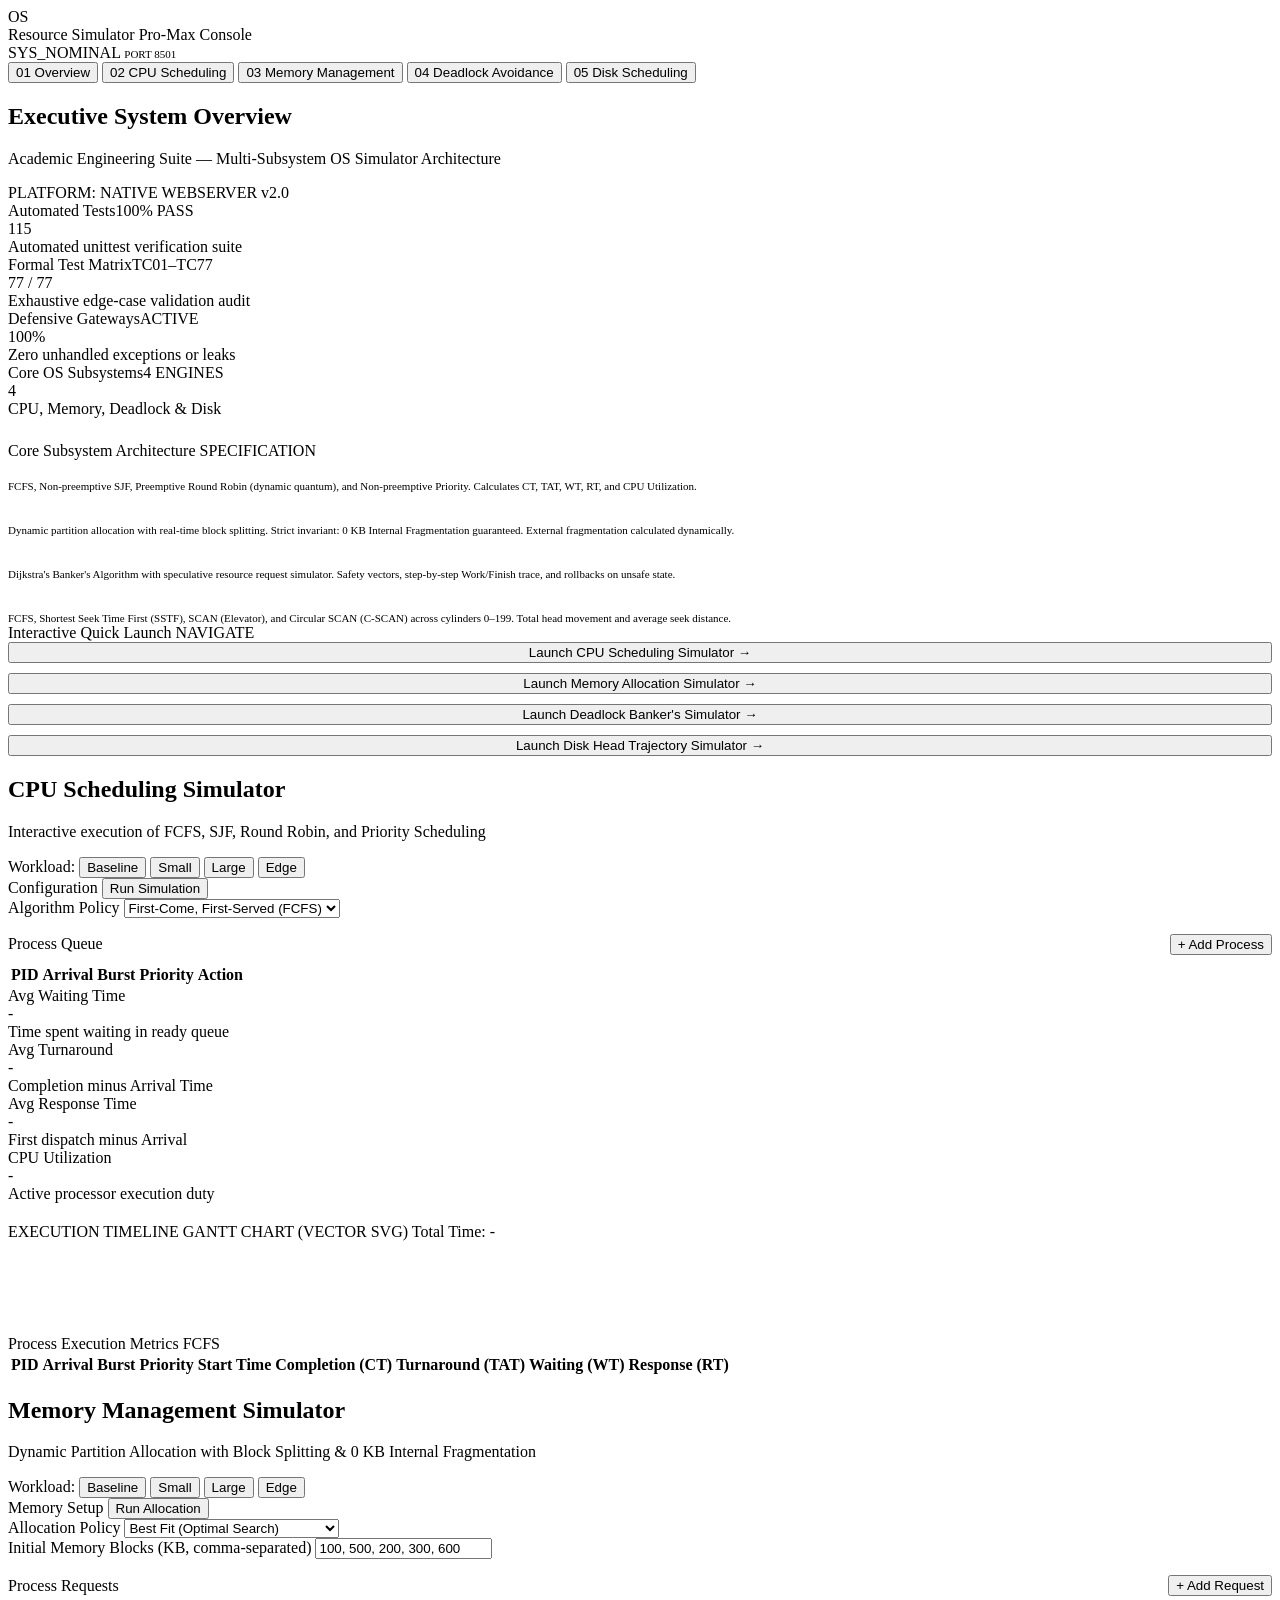
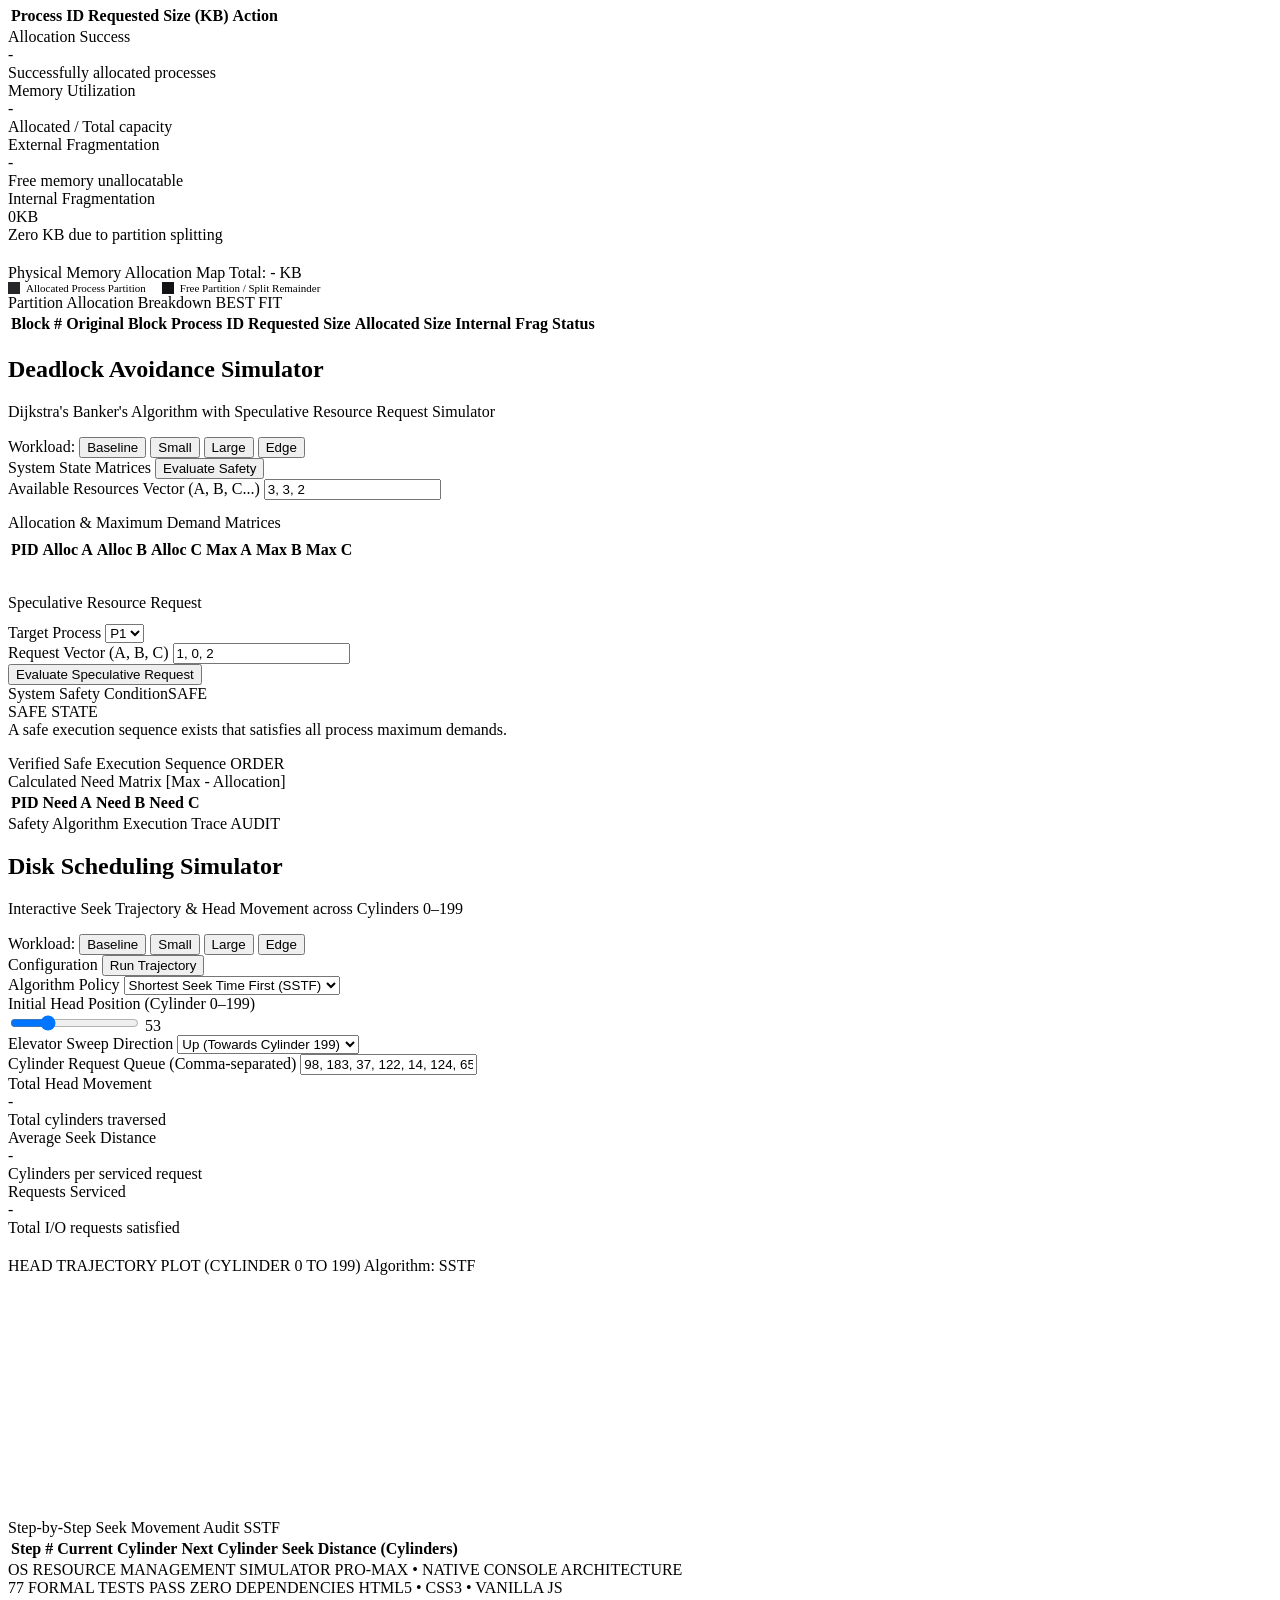
==== commit d0b38831: "refactor(ui): remove benchmarks, tests and viva tabs from web navigation" ====
--- a/web/index.html
+++ b/web/index.html
@@ -43,15 +43,6 @@
         <button class="nav-tab-btn" data-tab="tab-disk">
           <span class="tab-num">05</span> Disk Scheduling
         </button>
-        <button class="nav-tab-btn" data-tab="tab-benchmarks">
-          <span class="tab-num">06</span> Benchmarks
-        </button>
-        <button class="nav-tab-btn" data-tab="tab-tests">
-          <span class="tab-num">07</span> Tests &amp; Logs
-        </button>
-        <button class="nav-tab-btn" data-tab="tab-viva">
-          <span class="tab-num">08</span> Viva &amp; Reference
-        </button>
       </nav>
     </header>
 
@@ -141,14 +132,6 @@
               </button>
               <button class="btn btn-secondary" style="justify-content: space-between;" onclick="app.switchTab('tab-disk')">
                 <span>Launch Disk Head Trajectory Simulator</span>
-                <span>&rarr;</span>
-              </button>
-              <button class="btn btn-secondary" style="justify-content: space-between;" onclick="app.switchTab('tab-benchmarks')">
-                <span>View Performance Benchmarks &amp; Charts</span>
-                <span>&rarr;</span>
-              </button>
-              <button class="btn btn-secondary" style="justify-content: space-between;" onclick="app.switchTab('tab-tests')">
-                <span>Inspect 77-Case Test Matrix &amp; Logs</span>
                 <span>&rarr;</span>
               </button>
             </div>
@@ -760,371 +743,6 @@
         </div>
       </section>
 
-      <!-- ================================================================= -->
-      <!-- TAB 6: PERFORMANCE BENCHMARKS                                    -->
-      <!-- ================================================================= -->
-      <section id="tab-benchmarks" class="view-section">
-        <div class="section-header">
-          <div class="section-title-wrap">
-            <h1>Performance Benchmarks &amp; Empirical Analytics</h1>
-            <p class="section-desc">Cross-Algorithm Comparative Evaluation across Multi-Tier Workload Scenarios</p>
-          </div>
-          <button class="btn btn-secondary btn-sm" onclick="app.loadBenchmarks()">Refresh Benchmark Data</button>
-        </div>
-
-        <div class="grid-2">
-          <!-- CPU Benchmarks Table -->
-          <div class="card">
-            <div class="card-header">
-              <span class="card-title">CPU Scheduling Baseline Metrics</span>
-              <a href="/results/cpu_results.csv" download class="btn btn-secondary btn-sm">Download CSV</a>
-            </div>
-            <div class="table-wrap">
-              <table class="data-table" id="bm-cpu-table">
-                <thead>
-                  <tr>
-                    <th>Algorithm</th>
-                    <th class="num">Avg WT</th>
-                    <th class="num">Avg TAT</th>
-                    <th class="num">Avg RT</th>
-                    <th class="num">Total Time</th>
-                    <th class="num">CPU Util</th>
-                  </tr>
-                </thead>
-                <tbody><!-- Injected via JS --></tbody>
-              </table>
-            </div>
-          </div>
-
-          <!-- Memory Benchmarks Table -->
-          <div class="card">
-            <div class="card-header">
-              <span class="card-title">Memory Allocation Baseline Metrics</span>
-              <a href="/results/memory_results.csv" download class="btn btn-secondary btn-sm">Download CSV</a>
-            </div>
-            <div class="table-wrap">
-              <table class="data-table" id="bm-memory-table">
-                <thead>
-                  <tr>
-                    <th>Algorithm</th>
-                    <th class="num">Success Rate</th>
-                    <th class="num">Allocated (KB)</th>
-                    <th class="num">Free (KB)</th>
-                    <th class="num">Ext Frag (KB)</th>
-                    <th class="num">Util (%)</th>
-                  </tr>
-                </thead>
-                <tbody><!-- Injected via JS --></tbody>
-              </table>
-            </div>
-          </div>
-
-          <!-- Disk Benchmarks Table -->
-          <div class="card">
-            <div class="card-header">
-              <span class="card-title">Disk Scheduling Baseline Metrics</span>
-              <a href="/results/disk_results.csv" download class="btn btn-secondary btn-sm">Download CSV</a>
-            </div>
-            <div class="table-wrap">
-              <table class="data-table" id="bm-disk-table">
-                <thead>
-                  <tr>
-                    <th>Algorithm</th>
-                    <th class="num">Total Head Movement</th>
-                    <th class="num">Avg Seek Distance</th>
-                    <th class="num">Requests Serviced</th>
-                  </tr>
-                </thead>
-                <tbody><!-- Injected via JS --></tbody>
-              </table>
-            </div>
-          </div>
-
-          <!-- Round Robin Quantum Sensitivity -->
-          <div class="card">
-            <div class="card-header">
-              <span class="card-title">Round Robin Quantum Sensitivity</span>
-              <a href="/results/rr_quantum_sensitivity.csv" download class="btn btn-secondary btn-sm">Download CSV</a>
-            </div>
-            <div class="table-wrap">
-              <table class="data-table" id="bm-rr-table">
-                <thead>
-                  <tr>
-                    <th class="num">Quantum (q)</th>
-                    <th class="num">Avg Waiting Time</th>
-                    <th class="num">Avg Turnaround Time</th>
-                    <th class="num">Avg Response Time</th>
-                  </tr>
-                </thead>
-                <tbody><!-- Injected via JS --></tbody>
-              </table>
-            </div>
-          </div>
-        </div>
-
-        <!-- Publication Visualizations Viewer -->
-        <div class="card">
-          <div class="card-header">
-            <span class="card-title">Publication-Grade Matplotlib Comparison Visualizations (300 DPI)</span>
-          </div>
-          <div class="grid-2">
-            <div style="border: 1px solid var(--border-light); padding: 8px;">
-              <div style="font-family: var(--font-mono); font-size: 11px; margin-bottom: 6px; color: var(--text-secondary);">EXECUTIVE 4-PANEL DASHBOARD</div>
-              <img src="/charts/overall_analysis.png" alt="Overall Analysis" style="width: 100%; height: auto; display: block; border: 1px solid var(--border-medium);">
-            </div>
-            <div style="border: 1px solid var(--border-light); padding: 8px;">
-              <div style="font-family: var(--font-mono); font-size: 11px; margin-bottom: 6px; color: var(--text-secondary);">CPU SCHEDULING COMPARISON</div>
-              <img src="/charts/cpu_comparison.png" alt="CPU Comparison" style="width: 100%; height: auto; display: block; border: 1px solid var(--border-medium);">
-            </div>
-          </div>
-        </div>
-      </section>
-
-      <!-- ================================================================= -->
-      <!-- TAB 7: TEST MATRIX & ACTIVITY LOGS                              -->
-      <!-- ================================================================= -->
-      <section id="tab-tests" class="view-section">
-        <div class="section-header">
-          <div class="section-title-wrap">
-            <h1>Test Matrix &amp; Live Activity Audit Logs</h1>
-            <p class="section-desc">77-Case Defensive Test Matrix (TC01–TC77) &amp; Real-Time Activity Log Stream</p>
-          </div>
-          <div class="status-pill">
-            <span class="status-dot"></span>
-            ALL 77 CASES PASS
-          </div>
-        </div>
-
-        <div class="grid-2">
-          <!-- TC01-TC77 Explorer -->
-          <div class="card">
-            <div class="card-header">
-              <span class="card-title">Formal Test Matrix Explorer (TC01–TC77)</span>
-              <span class="badge badge-white" id="tests-count-badge">77 CASES</span>
-            </div>
-
-            <div class="grid-2" style="margin-bottom: 12px;">
-              <input type="text" id="test-search-input" class="form-control" placeholder="Search test cases by ID or keyword..." oninput="app.filterTestCases()">
-              <select id="test-cat-filter" class="form-control" onchange="app.filterTestCases()">
-                <option value="ALL">All Categories</option>
-                <option value="CPU Scheduling">CPU Scheduling</option>
-                <option value="Memory Management">Memory Management</option>
-                <option value="Deadlock Management">Deadlock Management</option>
-                <option value="Disk Scheduling">Disk Scheduling</option>
-                <option value="Validation">Validation</option>
-                <option value="Invalid Types">Invalid Types</option>
-                <option value="Missing Fields">Missing Fields</option>
-                <option value="Out of Range">Out of Range</option>
-                <option value="Structural Anomalies">Structural Anomalies</option>
-                <option value="Concurrency & Duplication">Concurrency &amp; Duplication</option>
-                <option value="Zero & Boundary">Zero &amp; Boundary</option>
-                <option value="Special Characters">Special Characters</option>
-                <option value="Performance & Stress">Performance &amp; Stress</option>
-                <option value="Idempotency & Replay">Idempotency &amp; Replay</option>
-              </select>
-            </div>
-
-            <div class="table-wrap" style="max-height: 520px; overflow-y: auto;">
-              <table class="data-table" id="test-cases-table">
-                <thead>
-                  <tr>
-                    <th>ID</th>
-                    <th>Category</th>
-                    <th>Description</th>
-                    <th>Status</th>
-                  </tr>
-                </thead>
-                <tbody id="test-cases-body">
-                  <!-- Injected via JS -->
-                </tbody>
-              </table>
-            </div>
-          </div>
-
-          <!-- Live Activity Log Streamer -->
-          <div class="card">
-            <div class="card-header">
-              <span class="card-title">Live Activity Audit Log Stream (`logs/activity.log`)</span>
-              <button class="btn btn-secondary btn-sm" onclick="app.loadLogs()">Refresh Stream</button>
-            </div>
-
-            <div class="grid-2" style="margin-bottom: 12px;">
-              <div class="form-group" style="margin-bottom: 0;">
-                <label class="form-label">Log Level</label>
-                <select id="log-level-filter" class="form-control" onchange="app.loadLogs()">
-                  <option value="ALL">All Levels</option>
-                  <option value="INFO">INFO Only</option>
-                  <option value="WARNING">WARNING Only</option>
-                  <option value="ERROR">ERROR Only</option>
-                </select>
-              </div>
-              <div class="form-group" style="margin-bottom: 0;">
-                <label class="form-label">Entries to Display</label>
-                <select id="log-count-select" class="form-control" onchange="app.loadLogs()">
-                  <option value="25">Last 25</option>
-                  <option value="50" selected>Last 50</option>
-                  <option value="100">Last 100</option>
-                  <option value="200">Last 200</option>
-                </select>
-              </div>
-            </div>
-
-            <div class="log-terminal" id="log-terminal-output">
-              <div class="log-line">Loading logs from activity stream...</div>
-            </div>
-          </div>
-        </div>
-      </section>
-
-      <!-- ================================================================= -->
-      <!-- TAB 8: VIVA VOCE & TECHNICAL REFERENCE                           -->
-      <!-- ================================================================= -->
-      <section id="tab-viva" class="view-section">
-        <div class="section-header">
-          <div class="section-title-wrap">
-            <h1>Viva Voce &amp; Technical Reference Manual</h1>
-            <p class="section-desc">Theoretical Formulations, Mathematical Derivations &amp; Algorithmic Complexity</p>
-          </div>
-          <div class="status-pill">
-            <span>ACADEMIC COMPLIANCE AUDIT</span>
-          </div>
-        </div>
-
-        <div class="grid-2">
-          <!-- Mathematical Formulations -->
-          <div class="card">
-            <div class="card-header">
-              <span class="card-title">Core Operating Systems Formulations</span>
-            </div>
-
-            <div class="formula-block">
-              <div style="font-weight: 700; color: #ffffff; margin-bottom: 4px;">CPU Scheduling Equations</div>
-              <div>Turnaround Time: TAT = Completion Time (CT) - Arrival Time (AT)</div>
-              <div>Waiting Time:    WT  = Turnaround Time (TAT) - Burst Time (BT)</div>
-              <div>Response Time:   RT  = First Start Time (ST) - Arrival Time (AT)</div>
-              <div>CPU Utilization: Util = (&sum; Burst Times / Total Makespan) &times; 100%</div>
-            </div>
-
-            <div class="formula-block">
-              <div style="font-weight: 700; color: #ffffff; margin-bottom: 4px;">Memory Partition Invariants</div>
-              <div>Internal Fragmentation: IF = Partition Size - Process Size = 0 KB (Dynamic Splitting)</div>
-              <div>External Fragmentation: EF = &sum; Free Blocks (when request cannot be satisfied)</div>
-              <div>Memory Utilization:     Util = (Total Allocated KB / Total Physical RAM) &times; 100%</div>
-            </div>
-
-            <div class="formula-block">
-              <div style="font-weight: 700; color: #ffffff; margin-bottom: 4px;">Deadlock Banker's Safety Invariants</div>
-              <div>Need Matrix Equation:   Need[i][j] = Max[i][j] - Allocation[i][j]</div>
-              <div>Safety Condition:       Need[i] &le; Work (for each resource type j)</div>
-              <div>Resource Reclamation:   Work &larr; Work + Allocation[i]; Finish[i] &larr; True</div>
-            </div>
-
-            <div class="formula-block">
-              <div style="font-weight: 700; color: #ffffff; margin-bottom: 4px;">Disk Head Trajectory Formula</div>
-              <div>Total Head Movement:    THM = &sum; |Cylinder[k] - Cylinder[k-1]|</div>
-              <div>Average Seek Distance:  Avg Seek = THM / Number of Serviced Requests</div>
-            </div>
-          </div>
-
-          <!-- Algorithmic Complexity & Coffman Conditions -->
-          <div class="card">
-            <div class="card-header">
-              <span class="card-title">Time &amp; Space Complexity Analysis</span>
-            </div>
-
-            <div class="table-wrap">
-              <table class="data-table">
-                <thead>
-                  <tr>
-                    <th>Subsystem</th>
-                    <th>Algorithm</th>
-                    <th>Time Complexity</th>
-                    <th>Space Complexity</th>
-                  </tr>
-                </thead>
-                <tbody>
-                  <tr>
-                    <td>CPU</td>
-                    <td>FCFS</td>
-                    <td>O(N log N)</td>
-                    <td>O(N)</td>
-                  </tr>
-                  <tr>
-                    <td>CPU</td>
-                    <td>SJF (Non-preemptive)</td>
-                    <td>O(N log N)</td>
-                    <td>O(N)</td>
-                  </tr>
-                  <tr>
-                    <td>CPU</td>
-                    <td>Round Robin (Preemptive)</td>
-                    <td>O(Total Burst / q)</td>
-                    <td>O(N)</td>
-                  </tr>
-                  <tr>
-                    <td>CPU</td>
-                    <td>Priority</td>
-                    <td>O(N log N)</td>
-                    <td>O(N)</td>
-                  </tr>
-                  <tr>
-                    <td>Memory</td>
-                    <td>First Fit</td>
-                    <td>O(M &times; N)</td>
-                    <td>O(M + N)</td>
-                  </tr>
-                  <tr>
-                    <td>Memory</td>
-                    <td>Best Fit</td>
-                    <td>O(M &times; N)</td>
-                    <td>O(M + N)</td>
-                  </tr>
-                  <tr>
-                    <td>Memory</td>
-                    <td>Worst Fit</td>
-                    <td>O(M &times; N)</td>
-                    <td>O(M + N)</td>
-                  </tr>
-                  <tr>
-                    <td>Deadlock</td>
-                    <td>Banker's Safety</td>
-                    <td>O(P&sup2; &times; R)</td>
-                    <td>O(P &times; R)</td>
-                  </tr>
-                  <tr>
-                    <td>Disk</td>
-                    <td>FCFS</td>
-                    <td>O(K)</td>
-                    <td>O(K)</td>
-                  </tr>
-                  <tr>
-                    <td>Disk</td>
-                    <td>SSTF</td>
-                    <td>O(K&sup2;)</td>
-                    <td>O(K)</td>
-                  </tr>
-                  <tr>
-                    <td>Disk</td>
-                    <td>SCAN / C-SCAN</td>
-                    <td>O(K log K)</td>
-                    <td>O(K)</td>
-                  </tr>
-                </tbody>
-              </table>
-            </div>
-
-            <div style="margin-top: 16px;">
-              <span class="card-title" style="margin-bottom: 8px; display: block;">Coffman 4 Conditions for Deadlock</span>
-              <div style="font-size: 11px; font-family: var(--font-mono); color: var(--text-secondary); display: flex; flex-direction: column; gap: 6px;">
-                <div>1. <strong>Mutual Exclusion:</strong> At least one resource held in non-shareable mode.</div>
-                <div>2. <strong>Hold and Wait:</strong> Process holds at least one resource and awaits additional ones.</div>
-                <div>3. <strong>No Preemption:</strong> Resources cannot be forcibly taken from a holding process.</div>
-                <div>4. <strong>Circular Wait:</strong> A closed chain of processes exists where each holds resources requested by the next.</div>
-              </div>
-            </div>
-          </div>
-        </div>
-      </section>
 
     </main>
 
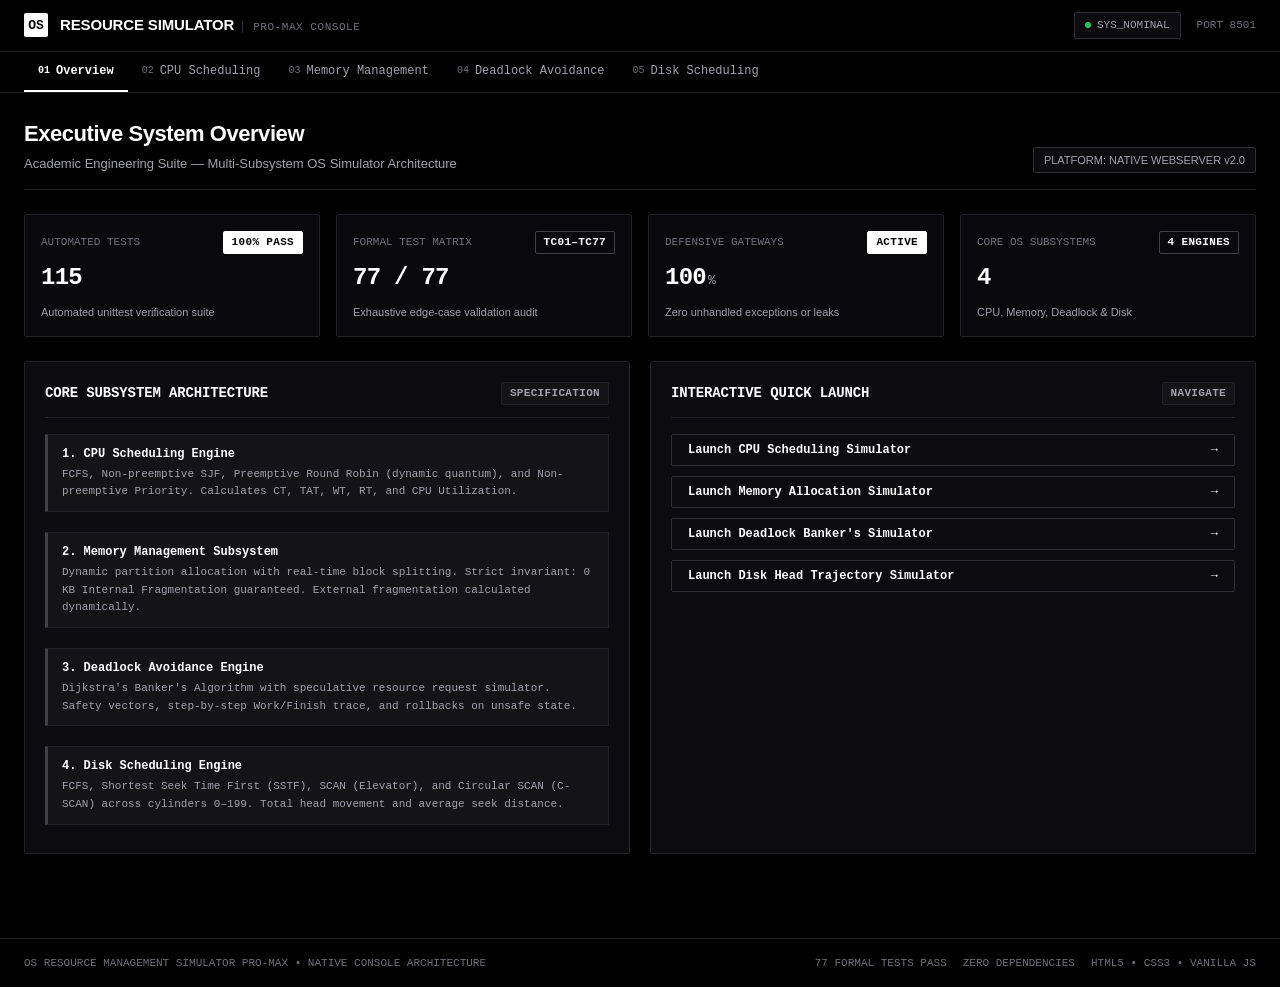
==== commit 3fe66d6e: "feat(pages): add in-browser simulation fallback and GitHub Pages deployment workflow" ====
--- a/web/index.html
+++ b/web/index.html
@@ -4,7 +4,7 @@
   <meta charset="UTF-8">
   <meta name="viewport" content="width=device-width, initial-scale=1.0">
   <title>OS Resource Management Simulator Pro-Max</title>
-  <link rel="stylesheet" href="/styles.css">
+  <link rel="stylesheet" href="styles.css">
 </head>
 <body>
   <div class="app-wrapper">
@@ -759,6 +759,6 @@
     </footer>
   </div>
 
-  <script src="/app.js"></script>
+  <script src="app.js"></script>
 </body>
 </html>
--- a/web/styles.css
+++ b/web/styles.css
@@ -0,0 +1,812 @@
+/* ==========================================================================
+   OS RESOURCE MANAGEMENT SIMULATOR — DESIGN SYSTEM SPECIFICATION
+   Theme: Black Major (#000000) & White Minor (#FFFFFF) — Minimalist Swiss Console
+   Zero AI Gradients | Zero Glassmorphism | Razor Sharp 1px Borders
+   ========================================================================== */
+
+:root {
+  --bg-primary: #000000;
+  --bg-secondary: #09090b;
+  --bg-card: #0c0c0e;
+  --bg-subtle: #141417;
+  --bg-hover: #1c1c20;
+  --bg-active: #242429;
+
+  --border-light: #222226;
+  --border-medium: #2e2e34;
+  --border-strong: #3f3f46;
+  --border-focus: #ffffff;
+
+  --text-primary: #ffffff;
+  --text-secondary: #a1a1aa;
+  --text-muted: #71717a;
+  --text-inverted: #000000;
+
+  --badge-bg: #18181b;
+  --badge-border: #27272a;
+  --badge-text: #e4e4e7;
+
+  --accent-white: #ffffff;
+  --idle-hatch: repeating-linear-gradient(45deg, #18181b, #18181b 8px, #27272a 8px, #27272a 16px);
+
+  --font-sans: -apple-system, BlinkMacSystemFont, "Segoe UI", Roboto, "Helvetica Neue", Arial, sans-serif;
+  --font-mono: ui-monospace, "SF Mono", "JetBrains Mono", Menlo, Monaco, Consolas, monospace;
+}
+
+*, *::before, *::after {
+  box-sizing: border-box;
+  margin: 0;
+  padding: 0;
+}
+
+html, body {
+  background-color: var(--bg-primary);
+  color: var(--text-primary);
+  font-family: var(--font-sans);
+  font-size: 14px;
+  line-height: 1.5;
+  -webkit-font-smoothing: antialiased;
+  -moz-osx-font-smoothing: grayscale;
+  min-height: 100vh;
+}
+
+/* ==========================================================================
+   LAYOUT CONTAINERS & HEADER
+   ========================================================================== */
+
+.app-wrapper {
+  display: flex;
+  flex-direction: column;
+  min-height: 100vh;
+}
+
+.top-nav {
+  background-color: var(--bg-primary);
+  border-bottom: 1px solid var(--border-light);
+  position: sticky;
+  top: 0;
+  z-index: 100;
+  width: 100%;
+}
+
+.nav-brand-bar {
+  display: flex;
+  align-items: center;
+  justify-content: space-between;
+  padding: 12px 24px;
+  border-bottom: 1px solid var(--border-light);
+}
+
+.brand-left {
+  display: flex;
+  align-items: center;
+  gap: 12px;
+}
+
+.brand-icon {
+  width: 24px;
+  height: 24px;
+  background-color: var(--text-primary);
+  color: var(--text-inverted);
+  font-weight: 900;
+  font-size: 13px;
+  display: flex;
+  align-items: center;
+  justify-content: center;
+  border-radius: 2px;
+  font-family: var(--font-mono);
+}
+
+.brand-title {
+  font-size: 15px;
+  font-weight: 700;
+  letter-spacing: -0.01em;
+  color: var(--text-primary);
+  text-transform: uppercase;
+}
+
+.brand-subtitle {
+  font-size: 11px;
+  color: var(--text-muted);
+  font-family: var(--font-mono);
+  letter-spacing: 0.05em;
+  text-transform: uppercase;
+  border-left: 1px solid var(--border-medium);
+  padding-left: 10px;
+  margin-left: 4px;
+}
+
+.brand-meta {
+  display: flex;
+  align-items: center;
+  gap: 16px;
+  font-family: var(--font-mono);
+  font-size: 12px;
+}
+
+.status-pill {
+  display: inline-flex;
+  align-items: center;
+  gap: 6px;
+  padding: 4px 10px;
+  border: 1px solid var(--border-medium);
+  background-color: var(--bg-card);
+  color: var(--text-secondary);
+  border-radius: 2px;
+  font-size: 11px;
+}
+
+.status-dot {
+  width: 6px;
+  height: 6px;
+  background-color: #22c55e;
+  border-radius: 50%;
+}
+
+.nav-tabs-bar {
+  display: flex;
+  align-items: center;
+  padding: 0 24px;
+  overflow-x: auto;
+  scrollbar-width: none;
+}
+
+.nav-tabs-bar::-webkit-scrollbar {
+  display: none;
+}
+
+.nav-tab-btn {
+  background: transparent;
+  border: none;
+  border-bottom: 2px solid transparent;
+  color: var(--text-secondary);
+  font-family: var(--font-mono);
+  font-size: 12px;
+  font-weight: 500;
+  padding: 12px 14px;
+  cursor: pointer;
+  white-space: nowrap;
+  transition: all 0.15s ease;
+  display: flex;
+  align-items: center;
+  gap: 6px;
+}
+
+.nav-tab-btn:hover {
+  color: var(--text-primary);
+  background-color: var(--bg-subtle);
+}
+
+.nav-tab-btn.active {
+  color: var(--text-primary);
+  border-bottom-color: var(--accent-white);
+  font-weight: 600;
+}
+
+.tab-num {
+  font-size: 10px;
+  color: var(--text-muted);
+}
+
+.nav-tab-btn.active .tab-num {
+  color: var(--text-primary);
+}
+
+/* ==========================================================================
+   MAIN CONTENT AREA
+   ========================================================================== */
+
+.main-content {
+  flex: 1;
+  padding: 24px;
+  max-width: 1440px;
+  margin: 0 auto;
+  width: 100%;
+}
+
+.view-section {
+  display: none;
+}
+
+.view-section.active {
+  display: block;
+  animation: fadeIn 0.15s ease;
+}
+
+@keyframes fadeIn {
+  from { opacity: 0; transform: translateY(2px); }
+  to { opacity: 1; transform: translateY(0); }
+}
+
+/* Section Header */
+.section-header {
+  margin-bottom: 24px;
+  border-bottom: 1px solid var(--border-light);
+  padding-bottom: 16px;
+  display: flex;
+  justify-content: space-between;
+  align-items: flex-end;
+  flex-wrap: wrap;
+  gap: 16px;
+}
+
+.section-title-wrap h1 {
+  font-size: 22px;
+  font-weight: 700;
+  letter-spacing: -0.02em;
+  color: var(--text-primary);
+  margin-bottom: 4px;
+}
+
+.section-desc {
+  font-size: 13px;
+  color: var(--text-secondary);
+}
+
+/* Preset Action Toolbar */
+.preset-toolbar {
+  display: flex;
+  align-items: center;
+  gap: 8px;
+  background-color: var(--bg-card);
+  border: 1px solid var(--border-light);
+  padding: 4px;
+  border-radius: 2px;
+}
+
+.preset-label {
+  font-size: 11px;
+  font-family: var(--font-mono);
+  color: var(--text-muted);
+  text-transform: uppercase;
+  padding: 0 8px;
+}
+
+.preset-btn {
+  background: transparent;
+  border: 1px solid transparent;
+  color: var(--text-secondary);
+  font-family: var(--font-mono);
+  font-size: 11px;
+  padding: 4px 10px;
+  border-radius: 2px;
+  cursor: pointer;
+  transition: all 0.15s ease;
+}
+
+.preset-btn:hover {
+  background-color: var(--bg-hover);
+  color: var(--text-primary);
+  border-color: var(--border-medium);
+}
+
+.preset-btn.active {
+  background-color: var(--text-primary);
+  color: var(--text-inverted);
+  font-weight: 600;
+}
+
+/* ==========================================================================
+   CARDS & PANELS
+   ========================================================================== */
+
+.card {
+  background-color: var(--bg-card);
+  border: 1px solid var(--border-light);
+  border-radius: 2px;
+  padding: 20px;
+  margin-bottom: 20px;
+}
+
+.card-header {
+  display: flex;
+  align-items: center;
+  justify-content: space-between;
+  margin-bottom: 16px;
+  border-bottom: 1px solid var(--border-light);
+  padding-bottom: 12px;
+}
+
+.card-title {
+  font-size: 14px;
+  font-weight: 600;
+  letter-spacing: -0.01em;
+  color: var(--text-primary);
+  text-transform: uppercase;
+  font-family: var(--font-mono);
+  display: flex;
+  align-items: center;
+  gap: 8px;
+}
+
+.card-subtitle {
+  font-size: 12px;
+  color: var(--text-muted);
+}
+
+/* Grid Layouts */
+.grid-2 {
+  display: grid;
+  grid-template-columns: repeat(2, 1fr);
+  gap: 20px;
+}
+
+.grid-3 {
+  display: grid;
+  grid-template-columns: repeat(3, 1fr);
+  gap: 20px;
+}
+
+.grid-4 {
+  display: grid;
+  grid-template-columns: repeat(4, 1fr);
+  gap: 16px;
+}
+
+.grid-1-2 {
+  display: grid;
+  grid-template-columns: 1fr 2fr;
+  gap: 20px;
+}
+
+.grid-2-1 {
+  display: grid;
+  grid-template-columns: 2fr 1fr;
+  gap: 20px;
+}
+
+@media (max-width: 1024px) {
+  .grid-2, .grid-3, .grid-4, .grid-1-2, .grid-2-1 {
+    grid-template-columns: 1fr;
+  }
+}
+
+/* Metric / KPI Cards */
+.kpi-card {
+  background-color: var(--bg-secondary);
+  border: 1px solid var(--border-light);
+  padding: 16px;
+  border-radius: 2px;
+}
+
+.kpi-card:hover {
+  border-color: var(--border-medium);
+}
+
+.kpi-label {
+  font-size: 11px;
+  font-family: var(--font-mono);
+  text-transform: uppercase;
+  color: var(--text-muted);
+  margin-bottom: 6px;
+  display: flex;
+  justify-content: space-between;
+  align-items: center;
+}
+
+.kpi-value {
+  font-size: 24px;
+  font-family: var(--font-mono);
+  font-weight: 700;
+  color: var(--text-primary);
+  letter-spacing: -0.03em;
+}
+
+.kpi-unit {
+  font-size: 13px;
+  font-weight: 400;
+  color: var(--text-secondary);
+  margin-left: 2px;
+}
+
+.kpi-footer {
+  margin-top: 8px;
+  font-size: 11px;
+  color: var(--text-secondary);
+}
+
+/* ==========================================================================
+   BUTTONS, INPUTS & CONTROLS
+   ========================================================================== */
+
+.btn {
+  display: inline-flex;
+  align-items: center;
+  justify-content: center;
+  gap: 8px;
+  font-family: var(--font-mono);
+  font-size: 12px;
+  font-weight: 600;
+  padding: 8px 16px;
+  border-radius: 2px;
+  cursor: pointer;
+  transition: all 0.15s ease;
+  text-decoration: none;
+  white-space: nowrap;
+}
+
+.btn-primary {
+  background-color: var(--accent-white);
+  color: var(--text-inverted);
+  border: 1px solid var(--accent-white);
+}
+
+.btn-primary:hover {
+  background-color: #e4e4e7;
+  border-color: #e4e4e7;
+}
+
+.btn-secondary {
+  background-color: var(--bg-card);
+  color: var(--text-primary);
+  border: 1px solid var(--border-medium);
+}
+
+.btn-secondary:hover {
+  background-color: var(--bg-hover);
+  border-color: var(--border-strong);
+}
+
+.btn-sm {
+  padding: 4px 10px;
+  font-size: 11px;
+}
+
+.btn-danger {
+  background-color: #27272a;
+  color: #f87171;
+  border: 1px solid #3f3f46;
+}
+
+.btn-danger:hover {
+  background-color: #3f3f46;
+  color: #ef4444;
+}
+
+/* Form Controls */
+.form-group {
+  margin-bottom: 14px;
+}
+
+.form-label {
+  display: block;
+  font-size: 11px;
+  font-family: var(--font-mono);
+  text-transform: uppercase;
+  color: var(--text-secondary);
+  margin-bottom: 6px;
+}
+
+.form-control {
+  width: 100%;
+  background-color: var(--bg-subtle);
+  border: 1px solid var(--border-medium);
+  color: var(--text-primary);
+  font-family: var(--font-mono);
+  font-size: 13px;
+  padding: 8px 12px;
+  border-radius: 2px;
+  transition: border-color 0.15s ease;
+}
+
+.form-control:focus {
+  outline: none;
+  border-color: var(--border-focus);
+}
+
+select.form-control {
+  cursor: pointer;
+}
+
+.range-wrap {
+  display: flex;
+  align-items: center;
+  gap: 12px;
+}
+
+.range-slider {
+  flex: 1;
+  accent-color: var(--text-primary);
+  cursor: pointer;
+}
+
+.range-val {
+  font-family: var(--font-mono);
+  font-size: 13px;
+  font-weight: 700;
+  width: 36px;
+  text-align: right;
+  color: var(--text-primary);
+}
+
+/* ==========================================================================
+   DATA TABLES
+   ========================================================================== */
+
+.table-wrap {
+  width: 100%;
+  overflow-x: auto;
+  border: 1px solid var(--border-light);
+  border-radius: 2px;
+  margin-bottom: 16px;
+}
+
+.data-table {
+  width: 100%;
+  border-collapse: collapse;
+  font-family: var(--font-mono);
+  font-size: 12px;
+  text-align: left;
+}
+
+.data-table th {
+  background-color: var(--bg-secondary);
+  color: var(--text-secondary);
+  padding: 10px 12px;
+  border-bottom: 1px solid var(--border-medium);
+  font-weight: 600;
+  text-transform: uppercase;
+  letter-spacing: 0.04em;
+  font-size: 11px;
+}
+
+.data-table td {
+  padding: 10px 12px;
+  border-bottom: 1px solid var(--border-light);
+  color: var(--text-primary);
+}
+
+.data-table tr:last-child td {
+  border-bottom: none;
+}
+
+.data-table tr:hover td {
+  background-color: var(--bg-subtle);
+}
+
+.data-table .num {
+  text-align: right;
+}
+
+.data-table .center {
+  text-align: center;
+}
+
+.table-input {
+  background-color: var(--bg-primary);
+  border: 1px solid var(--border-medium);
+  color: var(--text-primary);
+  font-family: var(--font-mono);
+  font-size: 12px;
+  padding: 4px 6px;
+  border-radius: 2px;
+  width: 100%;
+}
+
+.table-input:focus {
+  outline: none;
+  border-color: var(--border-focus);
+}
+
+/* ==========================================================================
+   STATUS BADGES & PILLS
+   ========================================================================== */
+
+.badge {
+  display: inline-flex;
+  align-items: center;
+  font-family: var(--font-mono);
+  font-size: 11px;
+  font-weight: 600;
+  padding: 2px 8px;
+  border-radius: 2px;
+  border: 1px solid var(--border-medium);
+  text-transform: uppercase;
+  letter-spacing: 0.03em;
+}
+
+.badge-white {
+  background-color: var(--text-primary);
+  color: var(--text-inverted);
+  border-color: var(--text-primary);
+}
+
+.badge-outline {
+  background-color: transparent;
+  color: var(--text-primary);
+  border-color: var(--border-strong);
+}
+
+.badge-success {
+  background-color: #064e3b;
+  color: #34d399;
+  border-color: #059669;
+}
+
+.badge-danger {
+  background-color: #450a0a;
+  color: #f87171;
+  border-color: #dc2626;
+}
+
+.badge-muted {
+  background-color: var(--bg-subtle);
+  color: var(--text-secondary);
+  border-color: var(--border-light);
+}
+
+/* ==========================================================================
+   INTERACTIVE SVG VISUALIZERS
+   ========================================================================== */
+
+.viz-container {
+  background-color: var(--bg-secondary);
+  border: 1px solid var(--border-light);
+  border-radius: 2px;
+  padding: 16px;
+  margin-bottom: 20px;
+  position: relative;
+}
+
+.viz-header {
+  display: flex;
+  justify-content: space-between;
+  align-items: center;
+  margin-bottom: 12px;
+  font-family: var(--font-mono);
+  font-size: 12px;
+  color: var(--text-secondary);
+}
+
+.svg-chart {
+  width: 100%;
+  height: auto;
+  display: block;
+}
+
+/* Memory Bar Map */
+.memory-bar-container {
+  display: flex;
+  width: 100%;
+  height: 48px;
+  border: 1px solid var(--border-medium);
+  border-radius: 2px;
+  overflow: hidden;
+  margin-bottom: 12px;
+  background-color: #09090b;
+}
+
+.memory-segment {
+  display: flex;
+  flex-direction: column;
+  justify-content: center;
+  align-items: center;
+  font-family: var(--font-mono);
+  font-size: 11px;
+  font-weight: 600;
+  border-right: 1px solid var(--border-strong);
+  position: relative;
+  transition: opacity 0.15s ease;
+  overflow: hidden;
+  text-overflow: ellipsis;
+  white-space: nowrap;
+  padding: 0 4px;
+}
+
+.memory-segment.allocated {
+  background-color: #27272a;
+  color: #ffffff;
+}
+
+.memory-segment.free {
+  background-color: #121215;
+  color: #71717a;
+  background-image: repeating-linear-gradient(45deg, #121215, #121215 6px, #18181b 6px, #18181b 12px);
+}
+
+.memory-segment:last-child {
+  border-right: none;
+}
+
+/* Deadlock Steps & Sequence */
+.sequence-flow {
+  display: flex;
+  align-items: center;
+  flex-wrap: wrap;
+  gap: 8px;
+  padding: 12px;
+  background-color: var(--bg-subtle);
+  border: 1px solid var(--border-medium);
+  border-radius: 2px;
+  margin-bottom: 16px;
+}
+
+.sequence-node {
+  background-color: var(--text-primary);
+  color: var(--text-inverted);
+  font-family: var(--font-mono);
+  font-weight: 700;
+  font-size: 13px;
+  padding: 6px 14px;
+  border-radius: 2px;
+}
+
+.sequence-arrow {
+  color: var(--text-muted);
+  font-weight: 700;
+  font-size: 14px;
+}
+
+.step-card {
+  background-color: var(--bg-subtle);
+  border: 1px solid var(--border-light);
+  border-left: 3px solid var(--border-strong);
+  padding: 10px 14px;
+  margin-bottom: 8px;
+  font-family: var(--font-mono);
+  font-size: 12px;
+  line-height: 1.6;
+}
+
+/* Log Terminal */
+.log-terminal {
+  background-color: #050505;
+  border: 1px solid var(--border-light);
+  border-radius: 2px;
+  padding: 12px 16px;
+  font-family: var(--font-mono);
+  font-size: 12px;
+  line-height: 1.6;
+  max-height: 480px;
+  overflow-y: auto;
+  color: #d4d4d8;
+}
+
+.log-line {
+  white-space: pre-wrap;
+  word-break: break-all;
+  border-bottom: 1px solid #121214;
+  padding: 3px 0;
+}
+
+.log-line:last-child {
+  border-bottom: none;
+}
+
+.log-info { color: #d4d4d8; }
+.log-warning { color: #fbbf24; }
+.log-error { color: #f87171; font-weight: 600; }
+
+/* Code / Formulas */
+.formula-block {
+  background-color: var(--bg-subtle);
+  border: 1px solid var(--border-light);
+  border-radius: 2px;
+  padding: 12px 16px;
+  font-family: var(--font-mono);
+  font-size: 13px;
+  margin-bottom: 12px;
+  color: var(--text-primary);
+}
+
+/* ==========================================================================
+   FOOTER
+   ========================================================================== */
+
+.app-footer {
+  border-top: 1px solid var(--border-light);
+  padding: 16px 24px;
+  font-family: var(--font-mono);
+  font-size: 11px;
+  color: var(--text-muted);
+  display: flex;
+  justify-content: space-between;
+  align-items: center;
+  background-color: var(--bg-primary);
+  margin-top: 40px;
+}
+
+.footer-right {
+  display: flex;
+  gap: 16px;
+}
